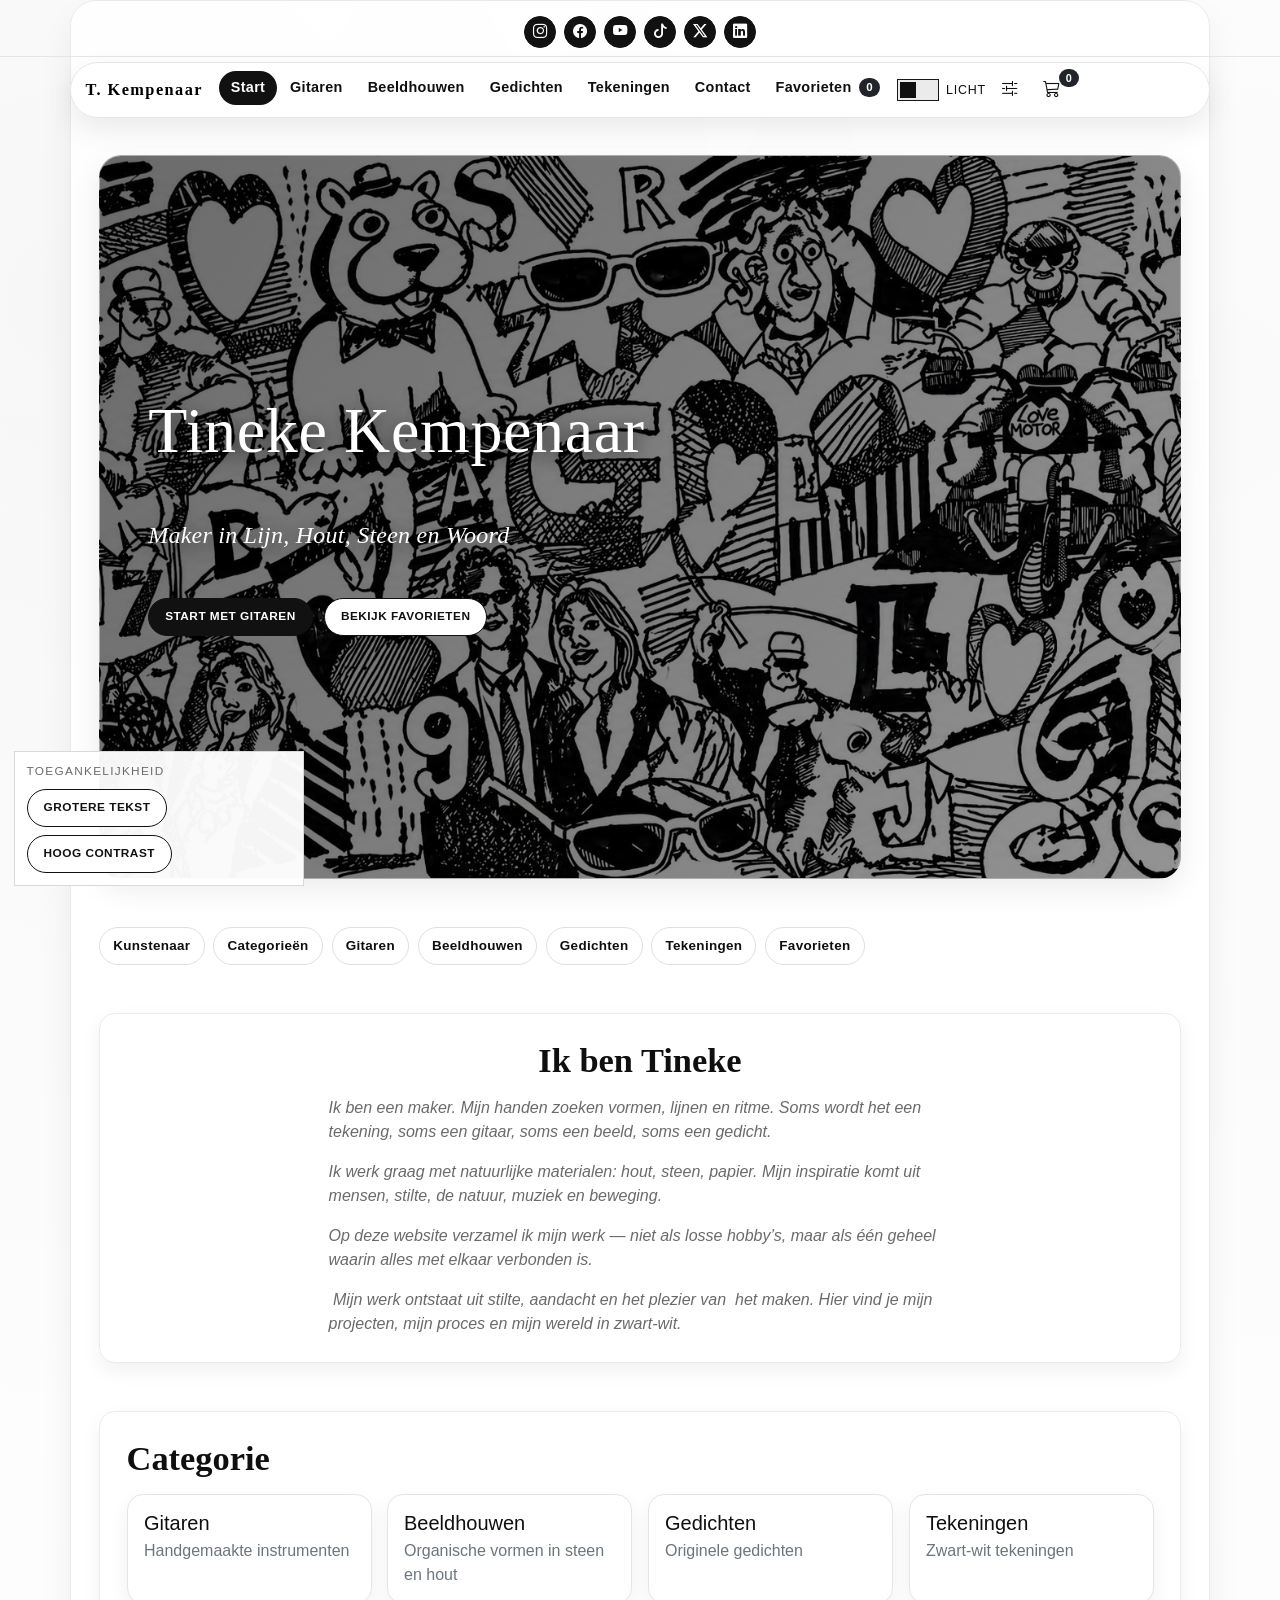
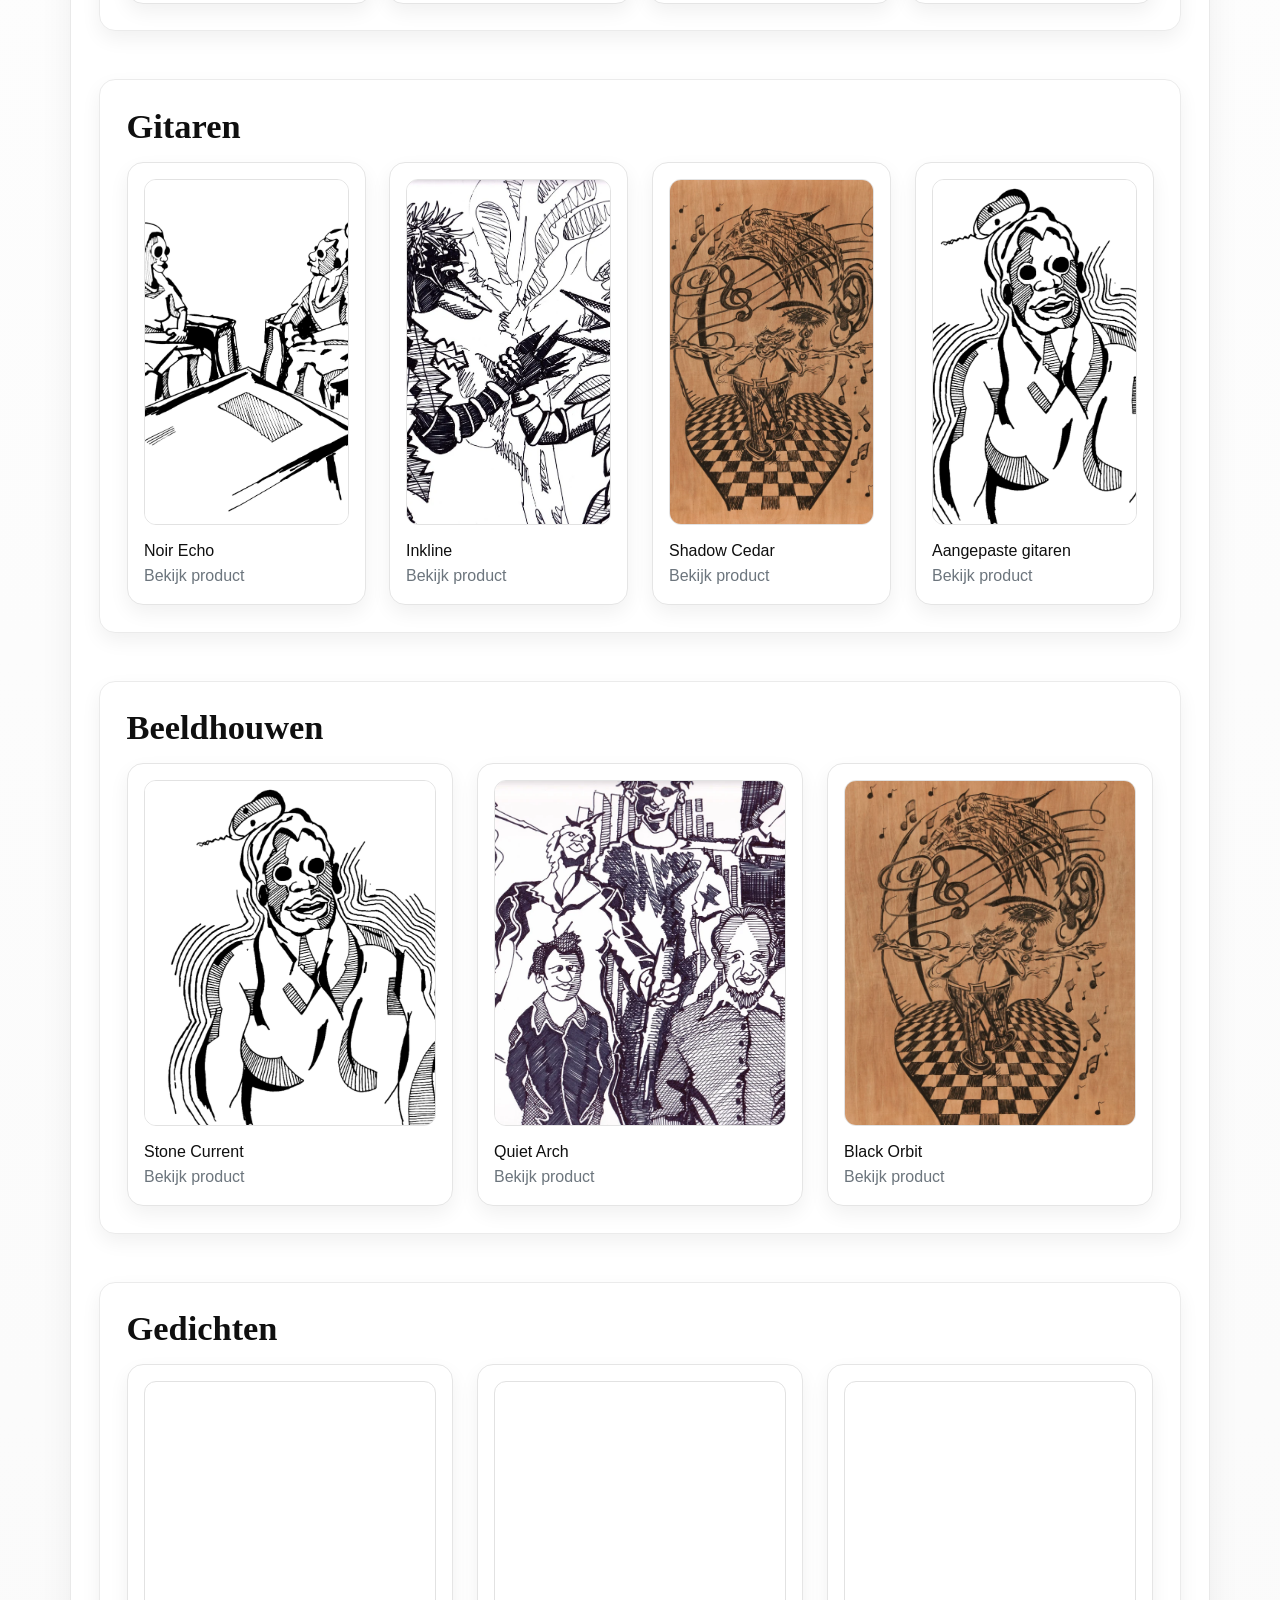
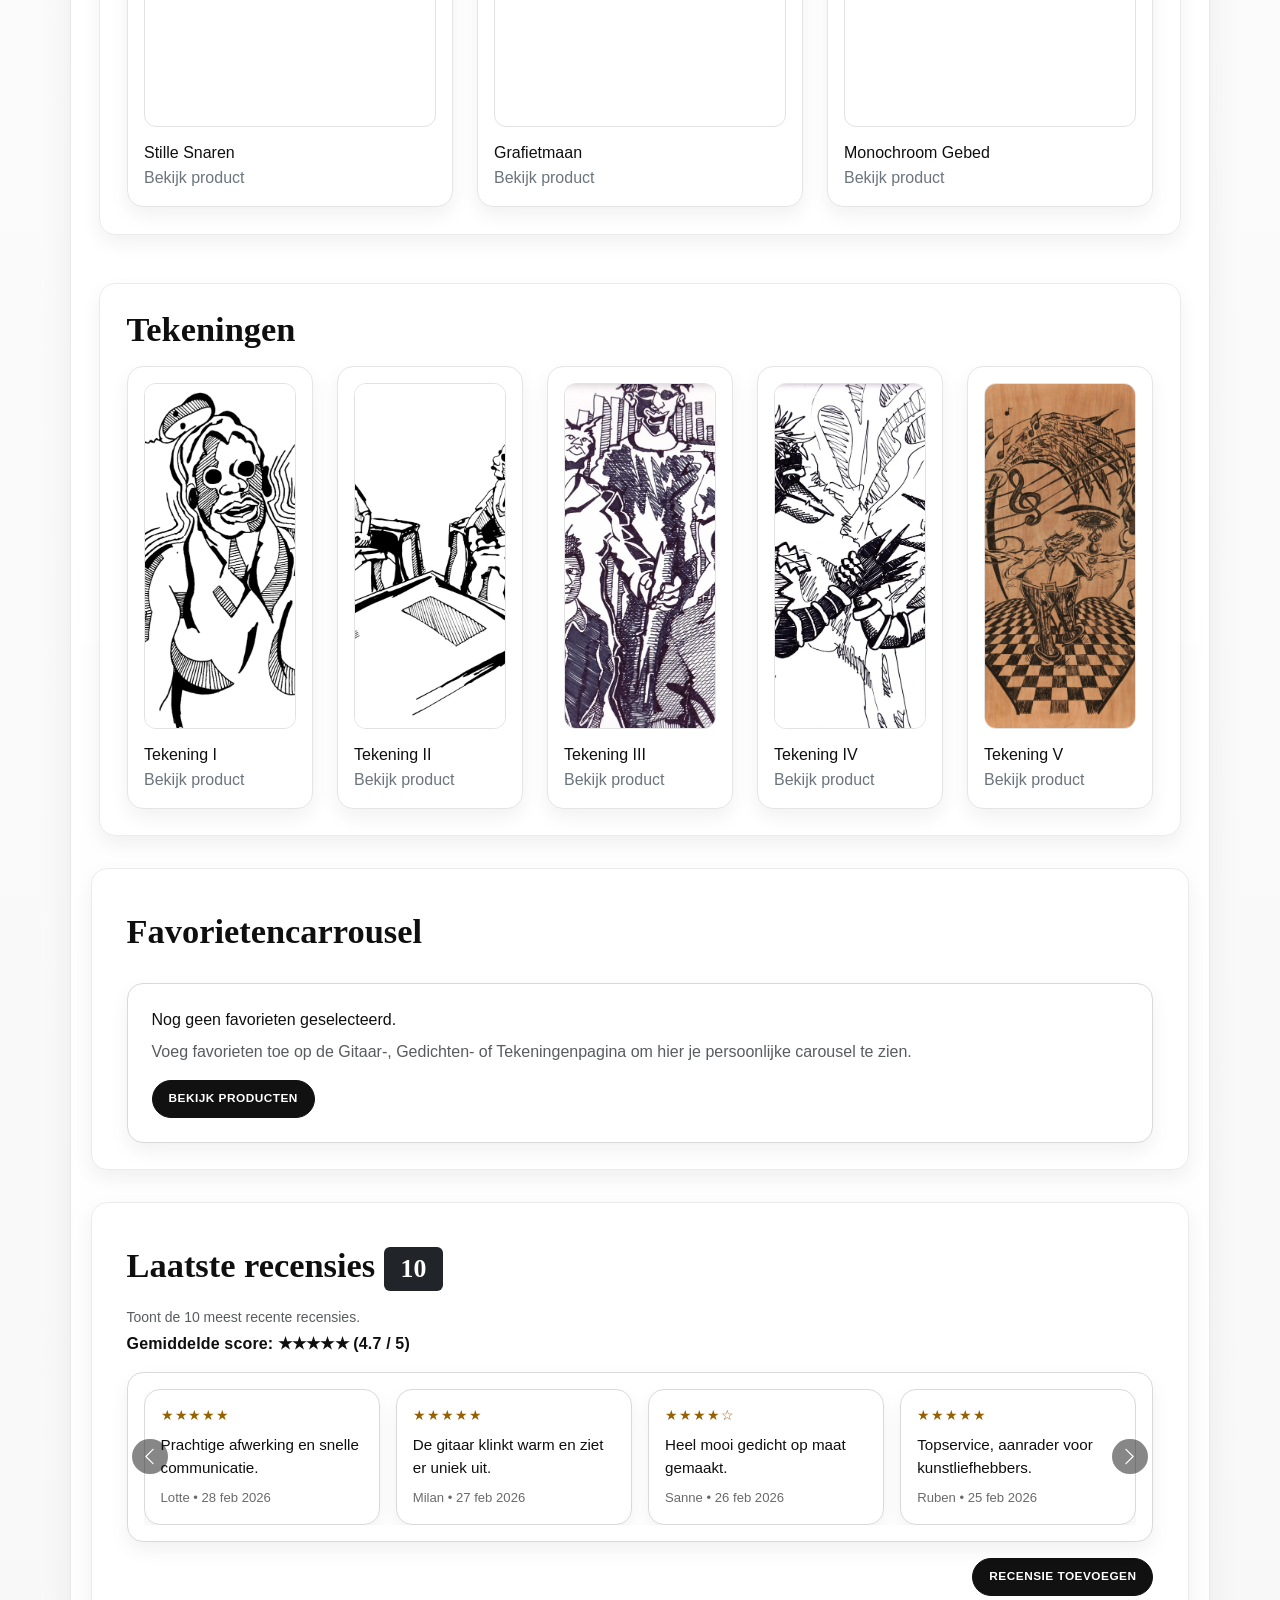
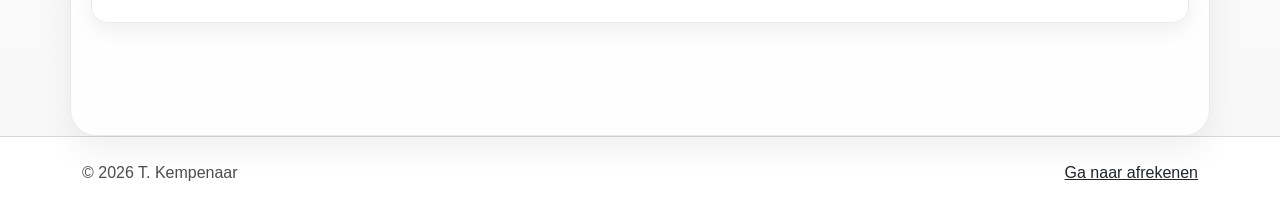
==== index.html @ a7ccdf41 "Add files via upload" ====
<!doctype html>
<html lang="nl">
<head>
  <meta charset="UTF-8" />
  <meta name="viewport" content="width=device-width, initial-scale=1" />
  <meta name="description" content="Startpagina van T. Kempenaar met handgemaakte gitaren, beeldhouwkunst, gedichten, tekeningen en zwart-wit collecties." />
  <meta name="theme-color" content="#111111" />
  <link rel="icon" type="image/svg+xml" href="assets/favicon.svg" />
  <title>T. Kempenaar | Start</title>
  <link href="https://cdn.jsdelivr.net/npm/bootstrap@5.3.3/dist/css/bootstrap.min.css" rel="stylesheet" />
  <link href="https://cdn.jsdelivr.net/npm/bootstrap-icons@1.11.3/font/bootstrap-icons.min.css" rel="stylesheet" />
  <link href="assets/css/style.css" rel="stylesheet" />
</head>
<body>
  <nav class="navbar navbar-expand-xl fixed-top">
    <div class="container">
      <a class="navbar-brand brand-font" href="index.html">T. Kempenaar</a>
      <button class="navbar-toggler" type="button" data-bs-toggle="collapse" data-bs-target="#mainNav"><span class="navbar-toggler-icon"></span></button>
      <div class="collapse navbar-collapse" id="mainNav">
        <ul class="navbar-nav ms-auto mb-2 mb-lg-0">
          <li class="nav-item"><a class="nav-link active" href="index.html">Start</a></li>
          <li class="nav-item"><a class="nav-link" href="guitars.html">Gitaren</a></li>
          <li class="nav-item"><a class="nav-link" href="beeldhouwen.html">Beeldhouwen</a></li>
          <li class="nav-item"><a class="nav-link" href="poems.html">Gedichten</a></li>
          <li class="nav-item"><a class="nav-link" href="drawings.html">Tekeningen</a></li>
          <li class="nav-item"><a class="nav-link" href="contact.html">Contact</a></li>
          <li class="nav-item"><a class="nav-link" href="favorites.html">Favorieten <span class="badge text-bg-dark badge-counter js-favorites-count">0</span></a></li>
          <li class="nav-item nav-utility-start"><a class="nav-link nav-icon-link" href="manage.html" aria-label="Beheer" title="Beheer"><i class="bi bi-sliders2" aria-hidden="true"></i></a></li>
          
          <li class="nav-item"><a class="nav-link nav-icon-link" href="cart.html" aria-label="Winkelwagentje" title="Winkelwagen"><i class="bi bi-cart3" aria-hidden="true"></i><span class="badge text-bg-dark badge-counter js-cart-count">0</span></a></li>
        </ul>
      </div>
    </div>
  </nav>

  <main id="mainContent" class="container page-shell">
    <section class="hero hero-fullscreen p-4 p-md-5 mb-5">
      <h1 id="homeHeroTitle" class="mb-2">Tineke Kempenaar</h1>
      <h2 id="homeHeroSubtitle" class="hero-subtitle h4 my-5">Maker in Lijn, Hout, Steen en Woord</h2>
      <div class="hero-actions" id="homeHeroActions">
        <a id="homeHeroPrimaryBtn" class="btn btn-bw" href="guitars.html">Start met gitaren</a>
        <a id="homeHeroSecondaryBtn" class="btn btn-outline-bw" href="favorites.html">Bekijk favorieten</a>
      </div>
    </section>

    <section class="quick-jump mb-5" aria-label="Snelnavigatie">
      <a href="#homeArtist" class="quick-jump-link">Kunstenaar</a>
      <a href="#homeCats" class="quick-jump-link">Categorieën</a>
      <a href="#homeGuitars" class="quick-jump-link">Gitaren</a>
      <a href="#homeSculptures" class="quick-jump-link">Beeldhouwen</a>
      <a href="#homePoems" class="quick-jump-link">Gedichten</a>
      <a href="#homeDrawings" class="quick-jump-link">Tekeningen</a>
      <a href="#homeFavorites" class="quick-jump-link">Favorieten</a>
    </section>

    <section id="homeArtist" class="mb-5" aria-labelledby="homeArtistTitle">
      <p class="mono-title">Over de kunstenaar</p>
      <h2 id="homeArtistTitle" class="section-title">Ik ben Tineke</h2>
      <p class="section-lead fst-italic mb-3">Ik ben een maker. Mijn handen zoeken vormen, lijnen en ritme. Soms wordt het een tekening, soms een gitaar, soms een beeld, soms een gedicht.</p>
      <p class="section-lead fst-italic mb-3">Ik werk graag met natuurlijke materialen: hout, steen, papier. Mijn inspiratie komt uit mensen, stilte, de natuur, muziek en beweging.</p>
      <p class="section-lead fst-italic mb-3">Op deze website verzamel ik mijn werk — niet als losse hobby’s, maar als één geheel waarin alles met elkaar verbonden is.</p>
      <p class="section-lead fst-italic mb-0">&nbsp;Mijn werk ontstaat uit stilte, aandacht en het plezier van &nbsp;het maken. Hier vind je mijn projecten, mijn proces en mijn wereld in zwart‑wit.</p>
    </section>

    <section id="homeCats" class="mb-5">
      <h2 class="section-title">Categorie</h2>
      <div class="row g-3">
        <div class="col-md-6 col-lg-3">
          <a class="home-category-link" href="guitars.html">
            <article class="bw-card p-3 h-100">
              <h3 class="h5 mb-1">Gitaren</h3>
              <p class="text-secondary mb-0">Handgemaakte instrumenten</p>
            </article>
          </a>
        </div>
        <div class="col-md-6 col-lg-3">
          <a class="home-category-link" href="beeldhouwen.html">
            <article class="bw-card p-3 h-100">
              <h3 class="h5 mb-1">Beeldhouwen</h3>
              <p class="text-secondary mb-0">Organische vormen in steen en hout</p>
            </article>
          </a>
        </div>
        <div class="col-md-6 col-lg-3">
          <a class="home-category-link" href="poems.html">
            <article class="bw-card p-3 h-100">
              <h3 class="h5 mb-1">Gedichten</h3>
              <p class="text-secondary mb-0">Originele gedichten</p>
            </article>
          </a>
        </div>
        <div class="col-md-6 col-lg-3">
          <a class="home-category-link" href="drawings.html">
            <article class="bw-card p-3 h-100">
              <h3 class="h5 mb-1">Tekeningen</h3>
              <p class="text-secondary mb-0">Zwart-wit tekeningen</p>
            </article>
          </a>
        </div>
      </div>
    </section>

    <section id="homeGuitars" class="mb-5">
      <h2 class="section-title">Gitaren</h2>
      <div class="home-featured-grid home-featured-grid--full" id="homeFeaturedGuitars"></div>
    </section>

    <section id="homeSculptures" class="mb-5">
      <h2 class="section-title">Beeldhouwen</h2>
      <div class="row g-4 row-cols-1 row-cols-md-2 row-cols-lg-3" id="homeFeaturedSculptures"></div>
    </section>

    <section id="homePoems" class="mb-5">
      <h2 class="section-title">Gedichten</h2>
      <div class="row g-4 row-cols-1 row-cols-md-2 row-cols-lg-3" id="homeFeaturedPoems"></div>
    </section>

    <section id="homeDrawings" class="mb-5">
      <h2 class="section-title">Tekeningen</h2>
      <div class="row g-4 row-cols-1 row-cols-sm-2 row-cols-lg-5" id="homeFeaturedDrawings"></div>
    </section>

    <section id="homeFavorites" class="row g-3 mb-5">
      <div class="col-12">
        <h2 class="section-title">Favorietencarrousel</h2>
      </div>
      <div class="col-12" id="homeFavoritesCarouselContainer"></div>
    </section>

    <section id="homeReviews" class="row g-3 mb-5">
      <div class="col-12">
        <h2 class="section-title">Laatste recensies <span id="homeReviewsCount" class="badge text-bg-dark">0</span></h2>
        <p class="text-muted small mb-1">Toont de 10 meest recente recensies.</p>
        <p id="homeReviewsAverage" class="review-average mb-0" aria-live="polite">Gemiddelde score: -</p>
      </div>
      <div class="col-12" id="homeReviewsCarouselContainer"></div>
      <div class="col-12 review-add-wrap">
        <button id="openReviewModalBtn" class="btn btn-bw" type="button">Recensie toevoegen</button>
      </div>
    </section>
  </main>

  <div id="reviewModal" class="review-modal" aria-hidden="true">
    <div class="review-modal-backdrop" data-close-review-modal></div>
    <section class="review-modal-panel" role="dialog" aria-modal="true" aria-labelledby="reviewModalTitle">
      <div class="d-flex justify-content-between align-items-center mb-3">
        <h2 id="reviewModalTitle" class="h5 mb-0">Schrijf een recensie</h2>
        <button type="button" class="btn btn-outline-bw btn-sm" data-close-review-modal aria-label="Sluit recensie formulier">Sluiten</button>
      </div>
      <form id="reviewForm" class="row g-3">
        <div class="col-md-6">
          <label for="reviewName" class="form-label">Naam</label>
          <input id="reviewName" class="form-control" required />
          <p id="reviewNameError" class="small text-danger mt-1 d-none">Vul je naam in.</p>
        </div>
        <div class="col-md-6">
          <label for="reviewRating" class="form-label">Beoordeling</label>
          <select id="reviewRating" class="form-select" required>
            <option value="5">5 sterren</option>
            <option value="4">4 sterren</option>
            <option value="3">3 sterren</option>
            <option value="2">2 sterren</option>
            <option value="1">1 ster</option>
          </select>
          <p id="reviewRatingError" class="small text-danger mt-1 d-none">Kies een beoordeling van 1 t/m 5.</p>
        </div>
        <div class="col-12">
          <label for="reviewText" class="form-label">Jouw recensie</label>
          <textarea id="reviewText" class="form-control" rows="5" required placeholder="Deel je ervaring in een paar zinnen..."></textarea>
          <p id="reviewTextError" class="small text-danger mt-1 d-none">Schrijf minimaal 10 tekens.</p>
        </div>
        <div class="col-12 d-flex gap-2">
          <button class="btn btn-bw" type="submit">Plaatsen</button>
          <button class="btn btn-outline-bw" type="button" data-close-review-modal>Annuleren</button>
        </div>
        <div class="col-12">
          <p id="reviewFormMessage" class="small mb-0 d-none"></p>
        </div>
      </form>
    </section>
  </div>

  <footer class="py-4">
    <div class="container d-flex justify-content-between flex-wrap gap-2">
      <span>© 2026 T. Kempenaar</span>
      <a class="link-dark" href="checkout.html">Ga naar afrekenen</a>
    </div>
  </footer>

  <script src="https://cdn.jsdelivr.net/npm/bootstrap@5.3.3/dist/js/bootstrap.bundle.min.js"></script>
  <script src="assets/js/app.js"></script>
</body>
</html>
---- assets/css/style.css ----
:root {
  --bg: #ffffff;
  --bg-soft: #fcfcfc;
  --panel: #ffffff;
  --panel-soft: #fafafa;
  --text: #0f0f0f;
  --muted: #6a6a6a;
  --line: #d9d9d9;
  --dark: #111111;
  --light: #ffffff;
  --accent: #111111;
  --radius-sm: 10px;
  --radius-md: 16px;
  --radius-lg: 22px;
  --shadow-soft: 0 10px 30px rgba(17, 17, 17, 0.08);
  --shadow-card: 0 8px 20px rgba(17, 17, 17, 0.06);
  --anchor-offset: 11rem;
  --page-shell-top-padding: 9.6rem;
}

* {
  box-sizing: border-box;
}

body {
  margin: 0;
  color: var(--text);
  font-family: "Suisse Intl", "Helvetica Neue", Helvetica, Arial, sans-serif;
  line-height: 1.5;
  min-height: 100vh;
  background:
    radial-gradient(circle at 6% 6%, rgba(0, 0, 0, 0.03) 0, rgba(0, 0, 0, 0) 24%),
    radial-gradient(circle at 94% 8%, rgba(0, 0, 0, 0.02) 0, rgba(0, 0, 0, 0) 22%),
    linear-gradient(180deg, #ffffff 0%, #fbfbfb 60%, #f8f8f8 100%);
}

html {
  scroll-padding-top: var(--anchor-offset);
}

:focus-visible {
  outline: 3px solid #1f66ff;
  outline-offset: 2px;
}

.skip-link {
  position: fixed;
  top: 0.5rem;
  left: 0.5rem;
  z-index: 2000;
  background: #111;
  color: #fff;
  border: 1px solid #fff;
  padding: 0.55rem 0.75rem;
  text-decoration: none;
  transform: translateY(-160%);
}

.skip-link:focus {
  transform: translateY(0);
}

.a11y-widget {
  position: fixed;
  left: 0.9rem;
  bottom: 0.9rem;
  z-index: 1050;
  background: rgba(255, 255, 255, 0.96);
  border: 1px solid var(--line);
  padding: 0.7rem;
  max-width: min(92vw, 290px);
}

.a11y-title {
  font-size: 0.74rem;
  text-transform: uppercase;
  letter-spacing: 0.08rem;
  color: var(--muted);
}

.brand-font {
  font-family: "Iowan Old Style", "Times New Roman", serif;
  letter-spacing: 0.09rem;
  font-weight: 700;
  font-size: 1.02rem;
  line-height: 1;
}

.navbar {
  background: transparent;
  border-bottom: 0;
  padding-top: 0.58rem;
  padding-bottom: 0.48rem;
  display: block;
}

.social-topbar {
  border-bottom: 1px solid #e5e5e5;
  padding: 0.42rem 0 0.48rem;
  margin-bottom: 0.35rem;
  display: block;
  width: 100%;
  clear: both;
}

.social-topbar-inner {
  display: flex;
  align-items: center;
  justify-content: center;
  gap: 0.5rem;
  flex-wrap: wrap;
  width: min(1320px, calc(100vw - 2rem));
  margin-left: auto;
  margin-right: auto;
}

.social-link {
  width: 32px;
  height: 32px;
  border-radius: 999px;
  display: inline-flex;
  align-items: center;
  justify-content: center;
  text-decoration: none;
  border: 1px solid #111;
  background: #111;
  color: #fff;
  font-size: 0.9rem;
  transition: transform 0.18s ease, box-shadow 0.18s ease, background-color 0.2s ease, color 0.2s ease;
}

.social-link:hover,
.social-link:focus-visible {
  transform: translateY(-1px);
  box-shadow: 0 8px 16px rgba(0, 0, 0, 0.16);
}

.navbar .container {
  background: rgba(255, 255, 255, 0.82);
  backdrop-filter: blur(12px);
  border: 1px solid #e5e5e5;
  border-radius: 999px;
  box-shadow: 0 12px 28px rgba(0, 0, 0, 0.08);
  padding: 0.46rem 0.9rem;
  width: min(1320px, calc(100vw - 2rem));
  margin-left: auto;
  margin-right: auto;
}

.navbar .navbar-collapse {
  justify-content: center;
}

.navbar .navbar-nav {
  margin-left: 0 !important;
  margin-right: 0 !important;
  justify-content: center;
  width: 100%;
  gap: 0.08rem;
}

.navbar .navbar-nav .nav-utility-start {
  margin-left: 0;
}

@media (min-width: 1200px) {
  .navbar .container {
    display: grid;
    grid-template-columns: 1fr auto 1fr;
    align-items: center;
    min-height: 52px;
    overflow: hidden;
  }

  .navbar .navbar-brand {
    position: static;
    transform: none;
    justify-self: start;
  }

  .navbar .navbar-toggler {
    justify-self: end;
  }

  .navbar .navbar-collapse {
    grid-column: 2;
    width: auto;
    justify-content: center;
  }

  .navbar .navbar-nav {
    width: max-content;
    margin-left: auto !important;
    margin-right: auto !important;
    flex-wrap: nowrap;
  }
}

.nav-link {
  color: var(--text) !important;
  font-weight: 600;
  letter-spacing: 0.02rem;
  font-size: 0.9rem;
  border-radius: 999px;
  padding: 0.4rem 0.74rem !important;
  transition: background-color 0.2s ease, color 0.2s ease;
}

.nav-link:hover,
.nav-link:focus-visible {
  background: #efefef;
  text-decoration: none;
}

.nav-link .bi {
  vertical-align: -0.08em;
}

.nav-utility-start {
  margin-left: auto;
}

.nav-icon-link {
  position: relative;
  display: inline-flex;
  align-items: center;
  justify-content: center;
  min-width: 2rem;
  padding-left: 0.45rem;
  padding-right: 0.45rem;
  font-size: 1.08rem;
}

.nav-icon-link .badge-counter {
  position: absolute;
  top: -0.52rem;
  right: -0.42rem;
  margin-left: 0;
}

.navbar-toggler {
  border: 1px solid #c6c6c6;
  border-radius: 999px;
  padding: 0.26rem 0.58rem;
}

.navbar-toggler:focus {
  box-shadow: none;
}

.nav-theme-item {
  display: flex;
  align-items: center;
  margin-left: 0.65rem;
}

.theme-switch {
  display: inline-flex;
  align-items: center;
  gap: 0.45rem;
  cursor: pointer;
  user-select: none;
  margin-left: 0.2rem;
  font-size: 0.78rem;
  text-transform: uppercase;
  letter-spacing: 0.05rem;
  color: var(--text);
}

.theme-switch input {
  position: absolute;
  width: 1px;
  height: 1px;
  opacity: 0;
  pointer-events: none;
}

.theme-switch-track {
  width: 42px;
  height: 22px;
  border: 1px solid #171717;
  background: #ebebeb;
  position: relative;
  transition: background 0.2s ease;
}

.theme-switch-knob {
  width: 16px;
  height: 16px;
  background: #111;
  position: absolute;
  top: 2px;
  left: 2px;
  transition: transform 0.2s ease, background 0.2s ease;
}

.theme-switch input:checked + .theme-switch-track .theme-switch-knob {
  transform: translateX(20px);
}

.theme-switch input:focus-visible + .theme-switch-track {
  outline: 2px solid #2a69ff;
  outline-offset: 2px;
}

.theme-switch-text {
  min-width: 42px;
}

.nav-link.active {
  font-weight: 700;
  background: #111;
  color: #fff !important;
  text-decoration: none;
}

.hero {
  border: 1px solid #e6e6e6;
  border-radius: var(--radius-lg);
  background:
    radial-gradient(circle at 100% 0%, rgba(0, 0, 0, 0.05), rgba(0, 0, 0, 0) 38%),
    linear-gradient(180deg, #ffffff 0%, #f8f8f8 100%);
  box-shadow: var(--shadow-soft);
  animation: soft-enter 0.5s ease both;
}

.hero-fullscreen {
  position: relative;
  isolation: isolate;
  overflow: hidden;
  min-height: calc(100vh - var(--page-shell-top-padding) - 1.4rem);
  min-height: calc(100dvh - var(--page-shell-top-padding) - 1.4rem);
  min-height: calc(100svh - var(--page-shell-top-padding) - 1.4rem);
  display: flex;
  flex-direction: column;
  justify-content: center;
  border-color: rgba(0, 0, 0, 0.32);
  background-position: center center;
  background-size: cover;
  background-repeat: no-repeat;
}

.hero-fullscreen::before {
  content: "";
  position: absolute;
  inset: 0;
  z-index: 0;
  background: linear-gradient(120deg, rgba(0, 0, 0, 0.58), rgba(0, 0, 0, 0.42));
}

.hero-fullscreen > * {
  position: relative;
  z-index: 1;
}

.hero-fullscreen h1,
.hero-fullscreen .hero-subtitle {
  color: #ffffff;
  text-shadow: 0 4px 18px rgba(0, 0, 0, 0.66);
}

.hero h1 {
  font-family: "Iowan Old Style", "Times New Roman", serif;
  font-size: clamp(2rem, 5vw, 4.4rem);
  line-height: 1.06;
  letter-spacing: 0.01em;
}

.hero-subtitle {
  font-family: "Iowan Old Style", "Times New Roman", serif;
  font-style: italic;
  font-weight: 500;
  letter-spacing: 0.01em;
}

.hero-actions {
  display: flex;
  gap: 0.7rem;
  flex-wrap: wrap;
}

.mono-title {
  display: none !important;
}

.section-title {
  font-family: "Iowan Old Style", "Times New Roman", serif;
  font-size: clamp(1.35rem, 3vw, 2.15rem);
  line-height: 1.14;
  font-weight: 700;
  margin-bottom: 1rem;
}

.section-lead {
  color: var(--muted);
  margin-bottom: 1rem;
  max-width: 68ch;
}

#homeArtist .section-title {
  text-align: center;
}

#homeArtist .section-lead {
  max-width: 70ch;
  margin-left: auto;
  margin-right: auto;
  text-align: left;
}

.quick-jump {
  display: flex;
  flex-wrap: wrap;
  gap: 0.55rem;
}

.quick-jump-link {
  border: 1px solid #dfdfdf;
  color: var(--text);
  text-decoration: none;
  padding: 0.52rem 0.82rem;
  border-radius: 999px;
  background: #fff;
  font-size: 0.84rem;
  letter-spacing: 0.02rem;
  font-weight: 600;
  transition: background-color 0.2s ease, color 0.2s ease, transform 0.2s ease;
}

.quick-jump-link:hover {
  background: #111;
  color: #fff;
  transform: translateY(-1px);
}

.bw-card {
  border: 1px solid #e5e5e5;
  border-radius: var(--radius-md);
  background: var(--panel);
  transition: transform 0.22s ease, box-shadow 0.22s ease;
  height: 100%;
  box-shadow: var(--shadow-card);
  animation: soft-enter 0.45s ease both;
}

.bw-card:hover {
  transform: translateY(-4px);
  box-shadow: 0 16px 30px rgba(0, 0, 0, 0.1);
}

.bw-thumb {
  width: 100%;
  height: 346px;
  object-fit: cover;
  filter: none;
  border-radius: 12px;
  border: 1px solid #e2e2e2;
}

.btn-bw,
.btn-outline-bw {
  border-radius: 999px;
  font-weight: 700;
  letter-spacing: 0.03rem;
  text-transform: uppercase;
  font-size: 0.74rem;
  padding: 0.58rem 1rem;
  transition: transform 0.18s ease, box-shadow 0.18s ease, background-color 0.2s ease, color 0.2s ease;
}

.btn-bw {
  background: var(--dark);
  color: var(--light);
  border: 1px solid var(--dark);
}

.btn-bw:hover {
  background: #2a2a2a;
  color: var(--light);
  box-shadow: 0 8px 16px rgba(17, 17, 17, 0.22);
  transform: translateY(-1px);
}

.btn-outline-bw {
  background: #ffffff;
  color: var(--dark);
  border: 1px solid var(--dark);
}

.btn-outline-bw:hover {
  background: var(--dark);
  color: var(--light);
  transform: translateY(-1px);
}

.btn[aria-pressed="true"] {
  background: var(--dark);
  color: var(--light);
}

.metric-box {
  border: 1px solid var(--line);
  border-radius: var(--radius-md);
  background: var(--panel);
  box-shadow: var(--shadow-card);
}

.page-shell {
  padding-top: var(--page-shell-top-padding);
  padding-bottom: 4rem;
  padding-left: clamp(1rem, 2.2vw, 1.8rem);
  padding-right: clamp(1rem, 2.2vw, 1.8rem);
  background: rgba(255, 255, 255, 0.84);
  backdrop-filter: blur(4px);
  border: 1px solid #e9e9e9;
  border-radius: calc(var(--radius-lg) + 4px);
  box-shadow: 0 16px 34px rgba(0, 0, 0, 0.06);
}

.page-shell > section:not(.quick-jump):not(.hero) {
  background: #ffffff;
  border: 1px solid #ebebeb;
  border-radius: var(--radius-md);
  padding: clamp(1.1rem, 2.4vw, 1.65rem);
  margin-bottom: clamp(1.1rem, 2.2vw, 1.6rem);
  box-shadow: var(--shadow-card);
}

.page-shell > section:not(.quick-jump):not(.hero):last-child {
  margin-bottom: 0;
}

.list-clean {
  list-style: none;
  padding: 0;
  margin: 0;
}

.list-clean li {
  border-bottom: 1px solid var(--line);
  padding: 1rem 0;
}

footer {
  border-top: 1px solid var(--line);
  color: #4d4d4d;
  background: #ffffff;
}

.badge-counter {
  position: relative;
  top: -0.55rem;
  margin-left: 0.2rem;
  border-radius: 999px;
  line-height: 1;
  font-variant-numeric: tabular-nums;
}

.navbar .js-favorites-count {
  position: static;
  margin-left: 0.45rem;
  transform: none;
  font-size: 0.72rem;
  min-width: 1.2rem;
  height: 1.2rem;
  display: inline-flex;
  align-items: center;
  justify-content: center;
  text-align: center;
  vertical-align: middle;
  flex-shrink: 0;
}

.navbar .nav-icon-link .js-cart-count {
  top: -0.1rem;
  font-size: 0.68rem;
  min-width: 1.15rem;
  line-height: 1;
  text-align: center;
}

.navbar .nav-icon-link .js-cart-count.is-has-items {
  background: #c1121f !important;
  color: #ffffff !important;
}

.navbar a[href="favorites.html"] {
  display: inline-flex;
  align-items: center;
  white-space: nowrap;
}

.checkout-panel,
.contact-panel {
  border: 1px solid var(--line);
  border-radius: var(--radius-md);
  background: #ffffff;
  box-shadow: var(--shadow-card);
}

.form-control,
.form-select {
  border-radius: var(--radius-sm);
  border: 1px solid #bdbdbd;
  background: #ffffff;
  padding: 0.64rem 0.76rem;
}

.form-control:focus,
.form-select:focus {
  box-shadow: none;
  border-color: #222;
}

.home-product-link {
  text-decoration: none;
  color: inherit;
}

.home-category-link {
  text-decoration: none;
  color: inherit;
}

.home-product-card {
  min-height: 100%;
}

.home-featured-grid {
  display: grid;
  gap: 1.5rem;
}

.home-featured-grid--full {
  grid-template-columns: repeat(auto-fit, minmax(220px, 1fr));
}

.home-featured-col {
  min-width: 0;
}

section[id],
article[id],
li[id] {
  scroll-margin-top: var(--anchor-offset);
}

.home-products-carousel {
  border: 1px solid var(--line);
  border-radius: var(--radius-md);
  padding: 1rem;
  background: #ffffff;
  box-shadow: var(--shadow-card);
}

.scroll-top-btn {
  position: fixed;
  right: 1rem;
  bottom: 1rem;
  z-index: 1100;
  border: 1px solid #111;
  background: #111;
  color: #fff;
  width: 44px;
  height: 44px;
  border-radius: 999px;
  display: inline-flex;
  align-items: center;
  justify-content: center;
  opacity: 0;
  pointer-events: none;
  transform: translateY(12px);
  transition: opacity 0.2s ease, transform 0.2s ease;
  box-shadow: 0 10px 24px rgba(0, 0, 0, 0.18);
}

.scroll-top-btn.is-visible {
  opacity: 1;
  pointer-events: auto;
  transform: translateY(0);
}

.home-products-carousel .carousel-control-prev,
.home-products-carousel .carousel-control-next {
  width: 2.8rem;
}

.home-products-carousel .carousel-control-prev-icon,
.home-products-carousel .carousel-control-next-icon {
  background-color: #111;
  border-radius: 999px;
  background-size: 55%;
  padding: 1.1rem;
}

.review-mini-card {
  border: 1px solid var(--line);
  background: var(--panel);
  border-radius: var(--radius-md);
  height: 100%;
  box-shadow: var(--shadow-card);
}

.review-mini-stars {
  font-size: 0.86rem;
  letter-spacing: 0.06rem;
  color: #976100;
}

.review-mini-text {
  color: var(--text);
  font-size: 0.95rem;
  line-height: 1.5;
  overflow-wrap: anywhere;
  word-break: break-word;
  hyphens: auto;
}

.review-mini-text.is-collapsed {
  position: relative;
  display: -webkit-box;
  -webkit-line-clamp: 4;
  -webkit-box-orient: vertical;
  overflow: hidden;
}

.review-mini-text.is-collapsed::after {
  content: "";
  position: absolute;
  left: 0;
  right: 0;
  bottom: 0;
  height: 1.4em;
  pointer-events: none;
  background: linear-gradient(to bottom, rgba(255, 255, 255, 0), var(--panel));
}

.review-mini-meta {
  color: var(--muted);
  font-size: 0.82rem;
  overflow-wrap: anywhere;
  word-break: break-word;
}

.review-mini-toggle {
  margin-top: 0.35rem;
  padding: 0;
  border: 0;
  background: transparent;
  color: #1749b5;
  font-size: 0.84rem;
  font-weight: 700;
  text-decoration: underline;
  text-underline-offset: 0.14rem;
}

.review-average {
  color: var(--text);
  font-weight: 600;
  letter-spacing: 0.01rem;
}

.review-add-wrap {
  display: flex;
  justify-content: flex-end;
}

.review-modal {
  position: fixed;
  inset: 0;
  z-index: 1200;
  display: none;
}

.review-modal.is-open {
  display: block;
}

.review-modal-backdrop {
  position: absolute;
  inset: 0;
  background: rgba(0, 0, 0, 0.45);
}

.review-modal-panel {
  position: relative;
  width: min(720px, calc(100vw - 2rem));
  max-height: calc(100vh - 2rem);
  overflow: auto;
  margin: 1rem auto;
  padding: 1rem;
  background: var(--panel);
  border: 1px solid var(--line);
  border-radius: var(--radius-lg);
  box-shadow: var(--shadow-soft);
}

body.review-modal-open {
  overflow: hidden;
}

.form-control.is-invalid,
.form-select.is-invalid {
  border-color: #b3162d;
  box-shadow: 0 0 0 2px rgba(179, 22, 45, 0.15);
}

.image-drop-zone {
  border: 1px dashed #7a7a7a;
  border-radius: var(--radius-md);
  background: #fcfcfc;
  padding: 1rem;
  text-align: center;
  cursor: pointer;
}

.image-drop-zone.is-drag-over {
  background: #f3f3f3;
  border-color: #111;
}

.image-drop-preview {
  margin-top: 0.5rem;
  max-height: 220px;
  width: auto;
  max-width: 100%;
  object-fit: cover;
  filter: none;
  border: 1px solid var(--line);
  border-radius: var(--radius-sm);
}

.manage-thumb {
  width: 58px;
  height: 58px;
  object-fit: cover;
  filter: none;
  border: 1px solid var(--line);
  border-radius: var(--radius-sm);
}

.sales-pie-wrap {
  display: flex;
  justify-content: center;
  align-items: center;
}

.sales-pie {
  width: 180px;
  height: 180px;
  border-radius: 50%;
  border: 1px solid #bdbdbd;
  background: #f2f2f2;
}

.table {
  --bs-table-bg: transparent;
}

.alert-success {
  border-radius: 0;
  border: 1px solid #c9c9c9;
}

@keyframes soft-enter {
  from {
    opacity: 0;
    transform: translateY(8px);
  }

  to {
    opacity: 1;
    transform: translateY(0);
  }
}

@media (max-width: 991.98px) {
  :root {
    --anchor-offset: 9.75rem;
    --page-shell-top-padding: 8.8rem;
  }

  .navbar .navbar-collapse {
    justify-content: flex-start;
  }

  .navbar .navbar-nav {
    width: 100%;
    justify-content: flex-start;
  }

  .navbar .container {
    border-radius: 18px;
    padding: 0.5rem 0.72rem;
  }

  .navbar-collapse {
    margin-top: 0.65rem;
    padding-top: 0.55rem;
    border-top: 1px solid #e3e3e3;
  }

  .navbar .nav-link {
    margin-bottom: 0.22rem;
  }

  .nav-utility-start {
    margin-left: 0;
  }

  .nav-theme-item {
    margin-left: 0;
  }

  .bw-thumb {
    height: 304px;
  }
}

@media (max-width: 575.98px) {
  .brand-font {
    letter-spacing: 0.11rem;
    font-size: 0.96rem;
  }

  .section-title {
    font-size: 1.74rem;
  }

  .btn-bw,
  .btn-outline-bw {
    width: 100%;
  }

  .d-flex.gap-2 {
    flex-wrap: wrap;
  }

  .quick-jump-link {
    flex: 1 1 calc(50% - 0.55rem);
    text-align: center;
  }

  .review-modal-panel {
    width: calc(100vw - 1rem);
    margin: 0.5rem auto;
    padding: 0.8rem;
  }

  .review-add-wrap {
    justify-content: stretch;
  }

  .review-add-wrap .btn {
    width: 100%;
  }

  .review-mini-card {
    padding: 0.75rem;
  }
}

.reveal-item {
  opacity: 0;
  transform: translateY(14px);
  transition: opacity 0.45s ease, transform 0.45s ease;
}

.reveal-item.is-visible {
  opacity: 1;
  transform: translateY(0);
}

.interactive-card {
  transform-style: preserve-3d;
  will-change: transform;
}

.interactive-card.is-tilting {
  transition: transform 0.08s linear;
}

.product-photo {
  cursor: zoom-in;
  transition: transform 0.24s ease, filter 0.24s ease;
}

.product-photo.is-hover {
  transform: scale(1.14);
  filter: none;
}

.product-lightbox {
  position: fixed;
  inset: 0;
  z-index: 1080;
  background: rgba(0, 0, 0, 0.82);
  display: none;
  place-items: center;
  padding: 2rem 1rem;
}

.product-lightbox.is-open {
  display: grid;
}

.product-lightbox-image {
  max-width: min(1100px, 94vw);
  max-height: 76vh;
  border: 2px solid #fff;
  object-fit: contain;
  background: #fff;
}

.product-lightbox-caption {
  color: #f4f4f4;
  text-align: center;
  margin-top: 0.85rem;
  letter-spacing: 0.02rem;
}

.product-lightbox-close {
  position: absolute;
  top: 1rem;
  right: 1rem;
  border: 1px solid #fff;
  background: #111;
  color: #fff;
  text-transform: uppercase;
  letter-spacing: 0.06rem;
  font-size: 0.74rem;
  padding: 0.45rem 0.65rem;
}

.manage-gate-panel {
  max-width: 560px;
  margin: 0 auto;
  border: 1px solid var(--line);
  background: var(--panel);
}

.btn-bw.is-pressed,
.btn-outline-bw.is-pressed {
  transform: translateY(1px) scale(0.985);
}

body.theme-dark {
  --bg: #111214;
  --bg-soft: #191b1f;
  --panel: #1a1c20;
  --text: #f1f1f1;
  --muted: #a8a8a8;
  --line: #33363c;
  --dark: #f2f2f2;
  --light: #111214;
  --accent: #f2f2f2;
  background:
    radial-gradient(circle at 8% 6%, rgba(255, 255, 255, 0.06) 0, rgba(255, 255, 255, 0) 22%),
    linear-gradient(180deg, #101215 0%, #16191d 100%);
}

body.theme-dark .page-shell {
  background: rgba(18, 20, 24, 0.56);
  border-color: #2d3138;
  box-shadow: 0 16px 34px rgba(0, 0, 0, 0.34);
}

body.theme-dark .page-shell > section:not(.quick-jump):not(.hero) {
  background: var(--panel);
  border-color: var(--line);
}

body.theme-dark .navbar {
  background: transparent;
}

body.theme-dark .navbar .container {
  background: rgba(18, 21, 25, 0.84);
  border-color: #3a3e47;
  box-shadow: 0 14px 30px rgba(0, 0, 0, 0.42);
}

body.theme-dark .social-topbar {
  border-bottom-color: #3a3f47;
}

body.theme-dark .social-link {
  border-color: #f2f2f2;
  background: #f2f2f2;
  color: #111;
}

body.theme-dark .nav-link {
  color: var(--text) !important;
}

body.theme-dark .navbar-brand {
  color: #f1f1f1 !important;
}

body.theme-dark .navbar-brand:hover,
body.theme-dark .navbar-brand:focus-visible {
  color: #ffffff !important;
}

body.theme-dark .nav-link:hover,
body.theme-dark .nav-link:focus-visible {
  background: #2a2e36;
}

body.theme-dark .navbar .nav-link.active,
body.theme-dark .navbar .nav-link.active:visited {
  background: #f2f2f2;
  color: #121418 !important;
}

body.theme-dark .navbar .nav-link.active:hover,
body.theme-dark .navbar .nav-link.active:focus-visible,
body.theme-dark .navbar .nav-link.active:active {
  color: #121418 !important;
}

body.theme-dark #manageTabs .nav-link.active,
body.theme-dark #manageTabs .nav-link.active:visited,
body.theme-dark #manageTabs .nav-link.active:hover,
body.theme-dark #manageTabs .nav-link.active:focus-visible,
body.theme-dark #manageTabs .nav-link.active:active {
  background: #f2f2f2;
  color: #121418 !important;
  border-color: #f2f2f2 #f2f2f2 transparent;
}

body.theme-dark .navbar-toggler {
  border-color: #575d67;
}

body.theme-dark .navbar-toggler-icon {
  filter: invert(1) brightness(1.15);
}

body.theme-dark .theme-switch {
  color: #f1f1f1;
}

body.theme-dark .theme-switch-track {
  background: #2b2e35;
  border-color: #5b616b;
}

body.theme-dark .theme-switch-knob {
  background: #f2f2f2;
}

body.theme-dark .hero,
body.theme-dark .bw-card,
body.theme-dark .checkout-panel,
body.theme-dark .contact-panel,
body.theme-dark .home-products-carousel,
body.theme-dark .metric-box {
  background: var(--panel);
  border-color: var(--line);
  box-shadow: 0 14px 28px rgba(0, 0, 0, 0.34);
}

body.theme-dark .hero.hero-fullscreen {
  border-color: rgba(255, 255, 255, 0.16);
}

body.theme-dark .hero-fullscreen::before {
  background: linear-gradient(120deg, rgba(0, 0, 0, 0.62), rgba(0, 0, 0, 0.48));
}

body.theme-dark .review-mini-card {
  border-color: var(--line);
  background: var(--panel);
}

body.theme-dark .review-mini-stars {
  color: #f0cc7f;
}

body.theme-dark .review-modal-backdrop {
  background: rgba(0, 0, 0, 0.62);
}

body.theme-dark .quick-jump-link {
  background: #1a1c20;
  border-color: #3a3d44;
  color: #f1f1f1;
}

body.theme-dark .quick-jump-link:hover {
  background: #f1f1f1;
  color: #101214;
}

body.theme-dark .scroll-top-btn {
  border-color: #f3f3f3;
  background: #f3f3f3;
  color: #101214;
}

body.theme-dark .bw-thumb,
body.theme-dark .manage-thumb,
body.theme-dark .image-drop-preview {
  border-color: #3a3f46;
}

body.theme-dark .btn-bw {
  background: #f3f3f3;
  color: #101214;
  border-color: #f3f3f3;
}

body.theme-dark .btn-bw:hover {
  background: #d8d8d8;
  color: #101214;
}

body.theme-dark .btn-outline-bw {
  background: transparent;
  color: #f3f3f3;
  border-color: #f3f3f3;
}

body.theme-dark .btn-outline-bw:hover {
  background: #f3f3f3;
  color: #101214;
}

body.theme-dark .form-control,
body.theme-dark .form-select {
  background: #131519;
  color: #f1f1f1;
  border-color: #3a3d43;
}

body.theme-dark .form-control:focus,
body.theme-dark .form-select:focus {
  border-color: #f3f3f3;
}

body.theme-dark .form-label,
body.theme-dark .table,
body.theme-dark .table th,
body.theme-dark .table td,
body.theme-dark .link-dark {
  color: #f1f1f1 !important;
}

body.theme-dark .text-secondary,
body.theme-dark .text-muted,
body.theme-dark .mono-title {
  color: #aeb3bb !important;
}

body.theme-dark footer {
  background: #131519;
  border-top-color: #30343a;
  color: #aeb3bb;
}

body.theme-dark .badge.text-bg-dark {
  background-color: #f3f3f3 !important;
  color: #101214 !important;
}

body.theme-dark .navbar .nav-icon-link .js-cart-count.is-has-items {
  background: #c1121f !important;
  color: #ffffff !important;
}

body.theme-dark .image-drop-zone {
  background: #15181c;
  border-color: #565b64;
}

body.theme-dark .review-modal-panel {
  border-color: #3a3f47;
}

body.theme-dark .image-drop-zone.is-drag-over {
  background: #1d2127;
  border-color: #f3f3f3;
}

body.theme-dark .sales-pie {
  border-color: #4a4f57;
  background: #242830;
}

body.theme-dark .product-lightbox {
  background: rgba(0, 0, 0, 0.9);
}

body.theme-dark .manage-gate-panel {
  border-color: var(--line);
  background: var(--panel);
}

body.theme-dark .a11y-widget {
  background: rgba(17, 18, 20, 0.96);
  border-color: var(--line);
}

body.theme-dark .skip-link {
  background: #fff;
  color: #111;
  border-color: #111;
}

body.a11y-large-text {
  font-size: calc(1rem + 4px);
  line-height: 1.75;
}

body.a11y-large-text .mono-title {
  font-size: 0.88rem;
}

body.a11y-large-text .section-title {
  line-height: 1.2;
}

body.a11y-large-text .nav-link {
  font-size: calc(0.93rem + 6px);
}

body.a11y-large-text .navbar .js-favorites-count {
  transform: none;
}

body.a11y-large-text .theme-switch {
  font-size: calc(0.78rem + 4px);
}

body.a11y-high-contrast {
  --bg: #ffffff;
  --bg-soft: #ffffff;
  --panel: #ffffff;
  --text: #000000;
  --muted: #1f1f1f;
  --line: #000000;
  --dark: #000000;
  --light: #ffffff;
}

body.a11y-high-contrast .navbar,
body.a11y-high-contrast .hero,
body.a11y-high-contrast .bw-card,
body.a11y-high-contrast .checkout-panel,
body.a11y-high-contrast .contact-panel,
body.a11y-high-contrast .metric-box,
body.a11y-high-contrast .home-products-carousel,
body.a11y-high-contrast .a11y-widget {
  background: #fff !important;
  border-color: #000 !important;
  box-shadow: none !important;
}

body.a11y-high-contrast .text-secondary,
body.a11y-high-contrast .text-muted,
body.a11y-high-contrast .mono-title {
  color: #000 !important;
}

body.a11y-high-contrast .btn-bw {
  background: #000;
  color: #fff;
  border-color: #000;
}

body.a11y-high-contrast .btn-outline-bw {
  background: #fff;
  color: #000;
  border-color: #000;
}

body.a11y-high-contrast .btn-outline-bw:hover {
  background: #000;
  color: #fff;
}

body.theme-dark.a11y-high-contrast {
  background: #000;
  --text: #fff;
  --muted: #fff;
  --line: #fff;
  --panel: #000;
}

body.theme-dark.a11y-high-contrast .navbar,
body.theme-dark.a11y-high-contrast .hero,
body.theme-dark.a11y-high-contrast .bw-card,
body.theme-dark.a11y-high-contrast .checkout-panel,
body.theme-dark.a11y-high-contrast .contact-panel,
body.theme-dark.a11y-high-contrast .metric-box,
body.theme-dark.a11y-high-contrast .home-products-carousel,
body.theme-dark.a11y-high-contrast .a11y-widget {
  background: #000 !important;
  color: #fff !important;
  border-color: #fff !important;
}

body.theme-dark.a11y-high-contrast .text-secondary,
body.theme-dark.a11y-high-contrast .text-muted,
body.theme-dark.a11y-high-contrast .mono-title,
body.theme-dark.a11y-high-contrast p,
body.theme-dark.a11y-high-contrast h1,
body.theme-dark.a11y-high-contrast h2,
body.theme-dark.a11y-high-contrast h3,
body.theme-dark.a11y-high-contrast label,
body.theme-dark.a11y-high-contrast td,
body.theme-dark.a11y-high-contrast th,
body.theme-dark.a11y-high-contrast .nav-link {
  color: #fff !important;
}

body.theme-dark.a11y-high-contrast .btn-bw {
  background: #fff;
  color: #000;
  border-color: #fff;
}

body.theme-dark.a11y-high-contrast .btn-outline-bw {
  background: #000;
  color: #fff;
  border-color: #fff;
}

@media (prefers-reduced-motion: reduce) {
  .hero,
  .bw-card,
  .reveal-item {
    animation: none !important;
    transition: none !important;
    transform: none !important;
    opacity: 1 !important;
  }

  .product-photo {
    transition: none !important;
  }

  .product-photo.is-hover {
    transform: none !important;
  }

  .scroll-top-btn {
    transition: none !important;
  }
}
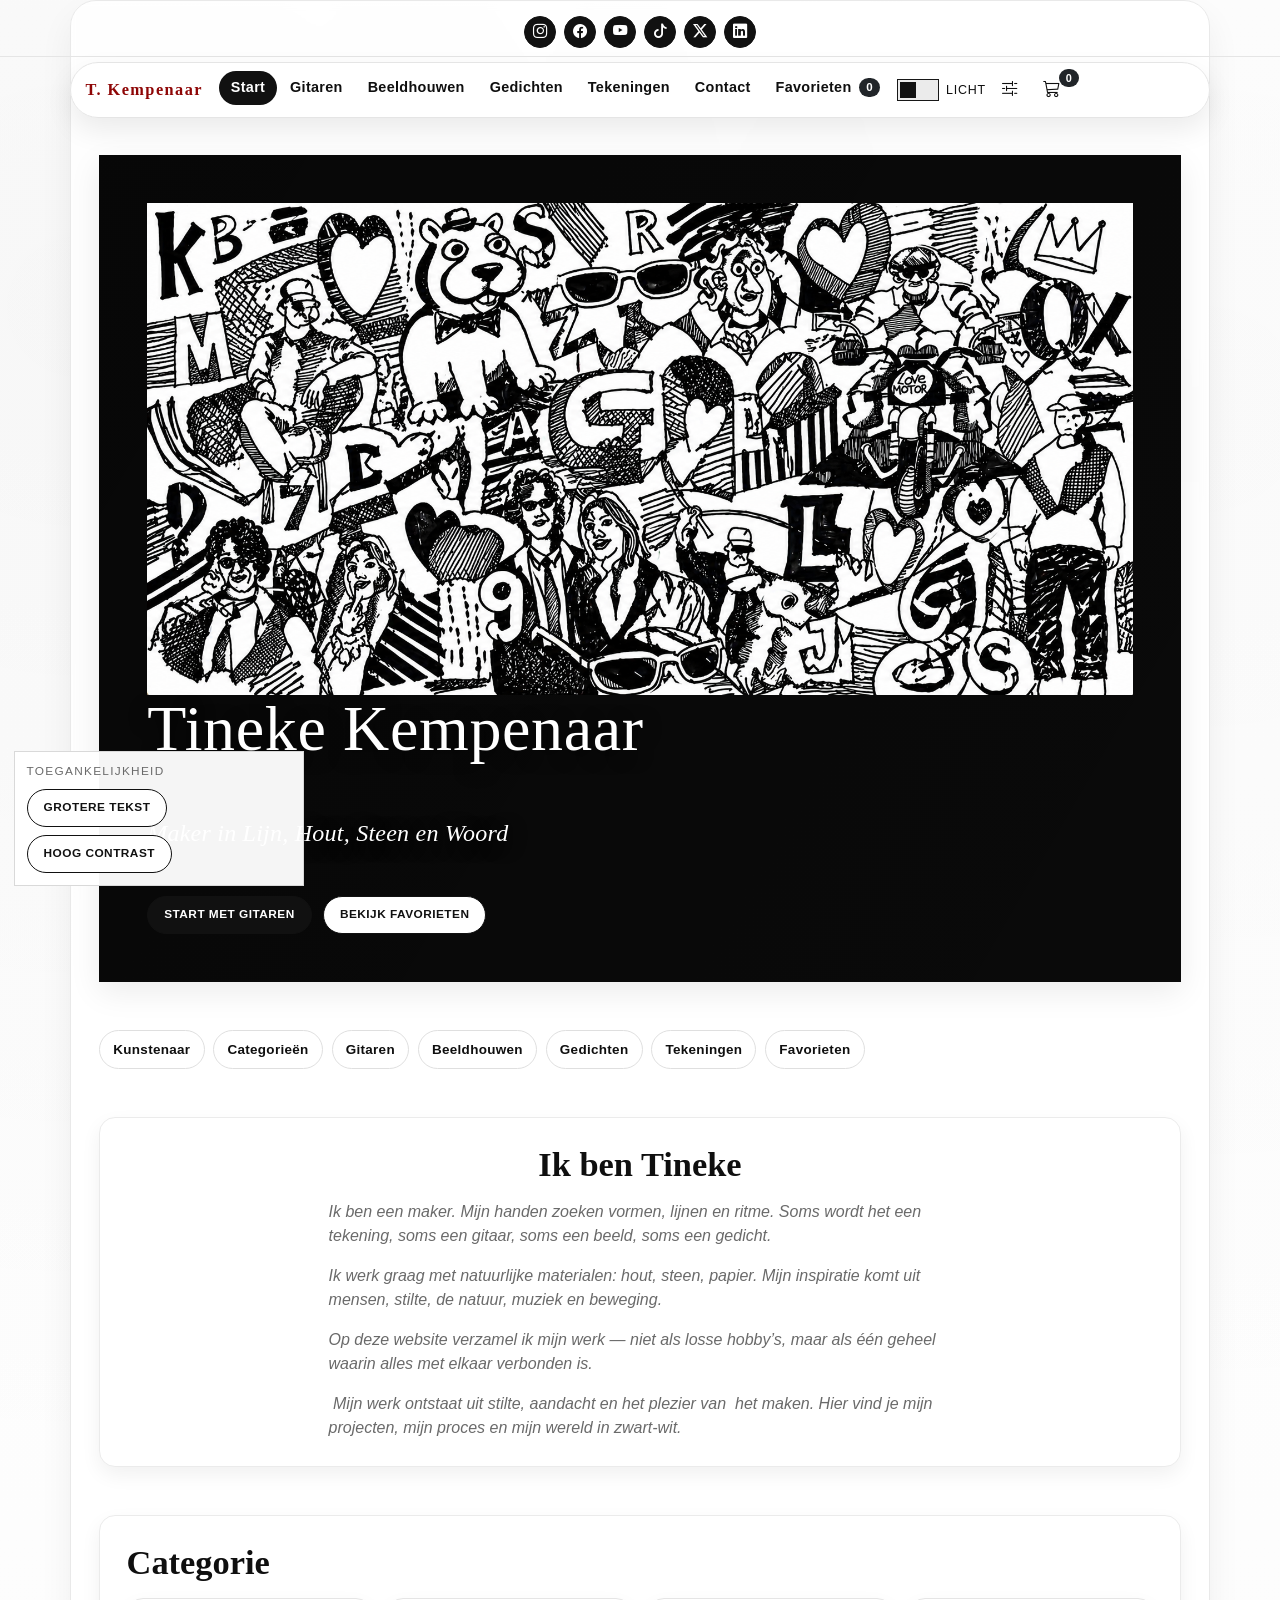
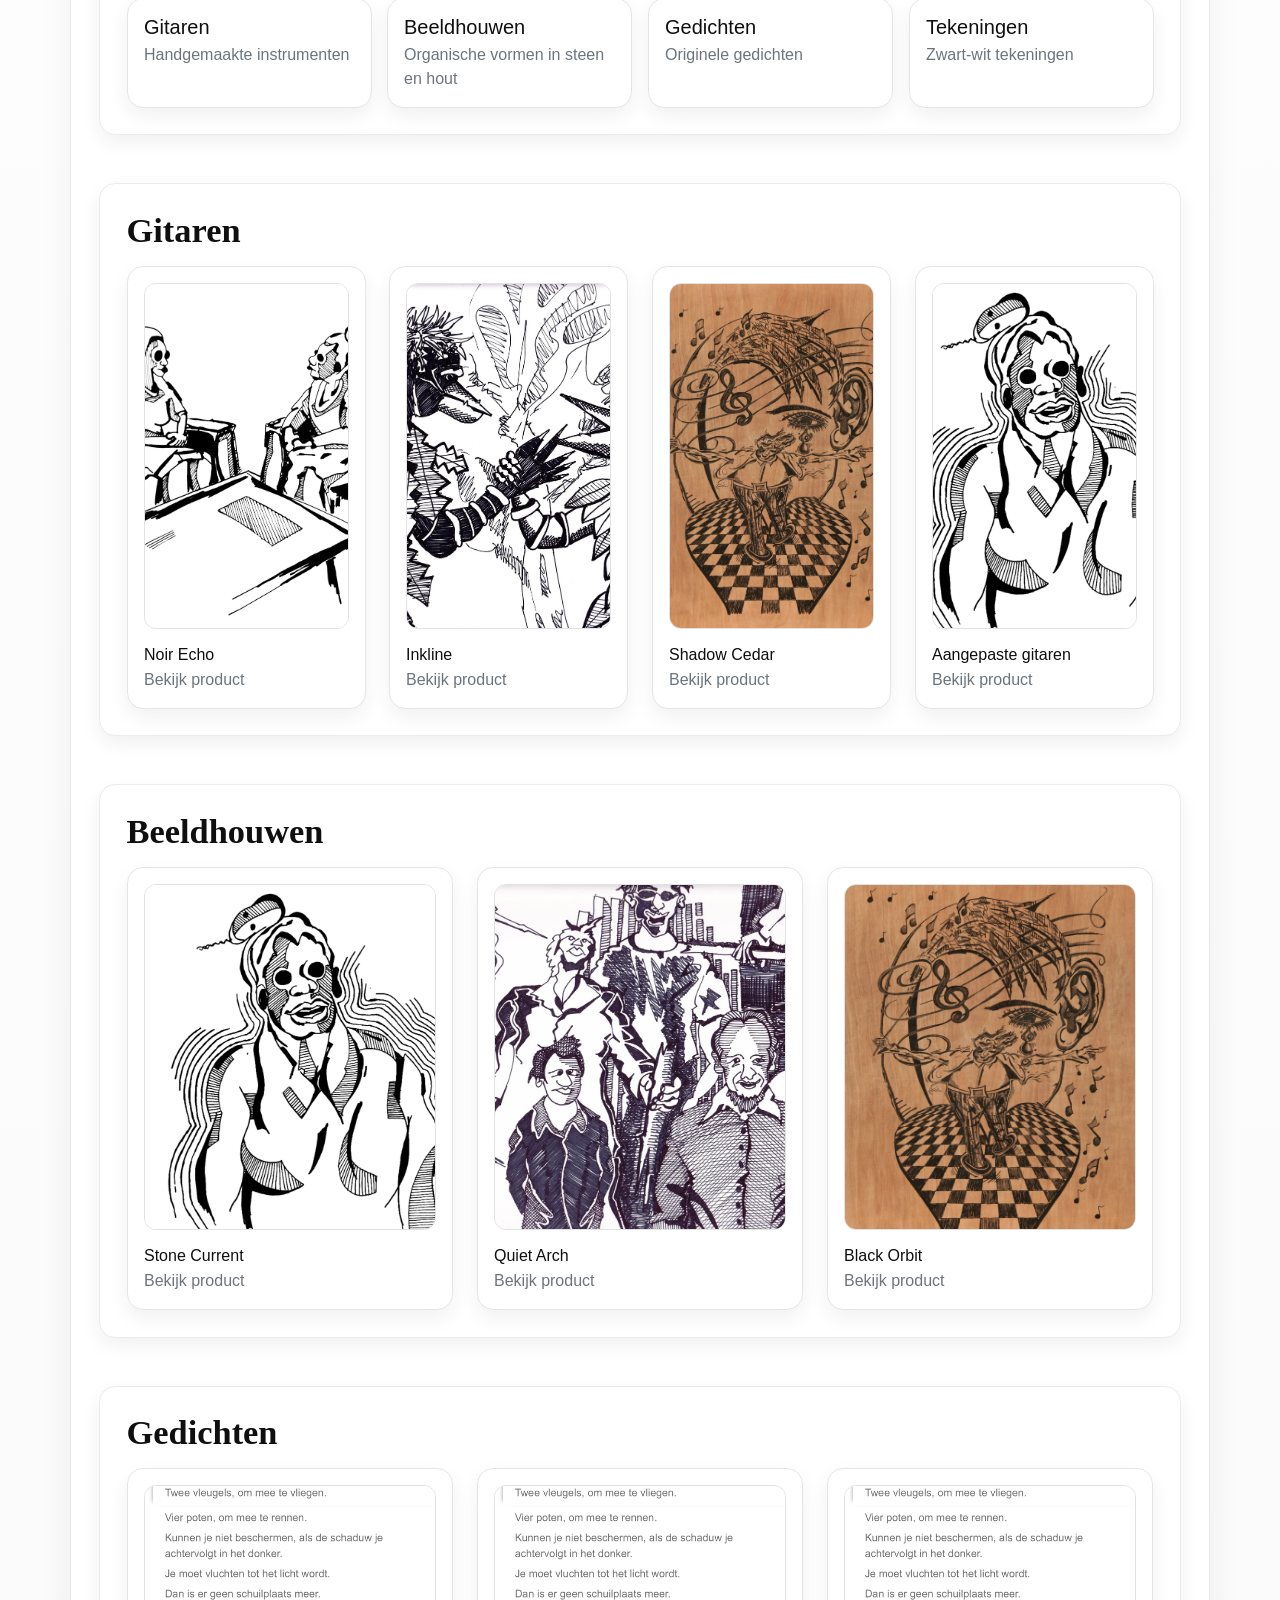
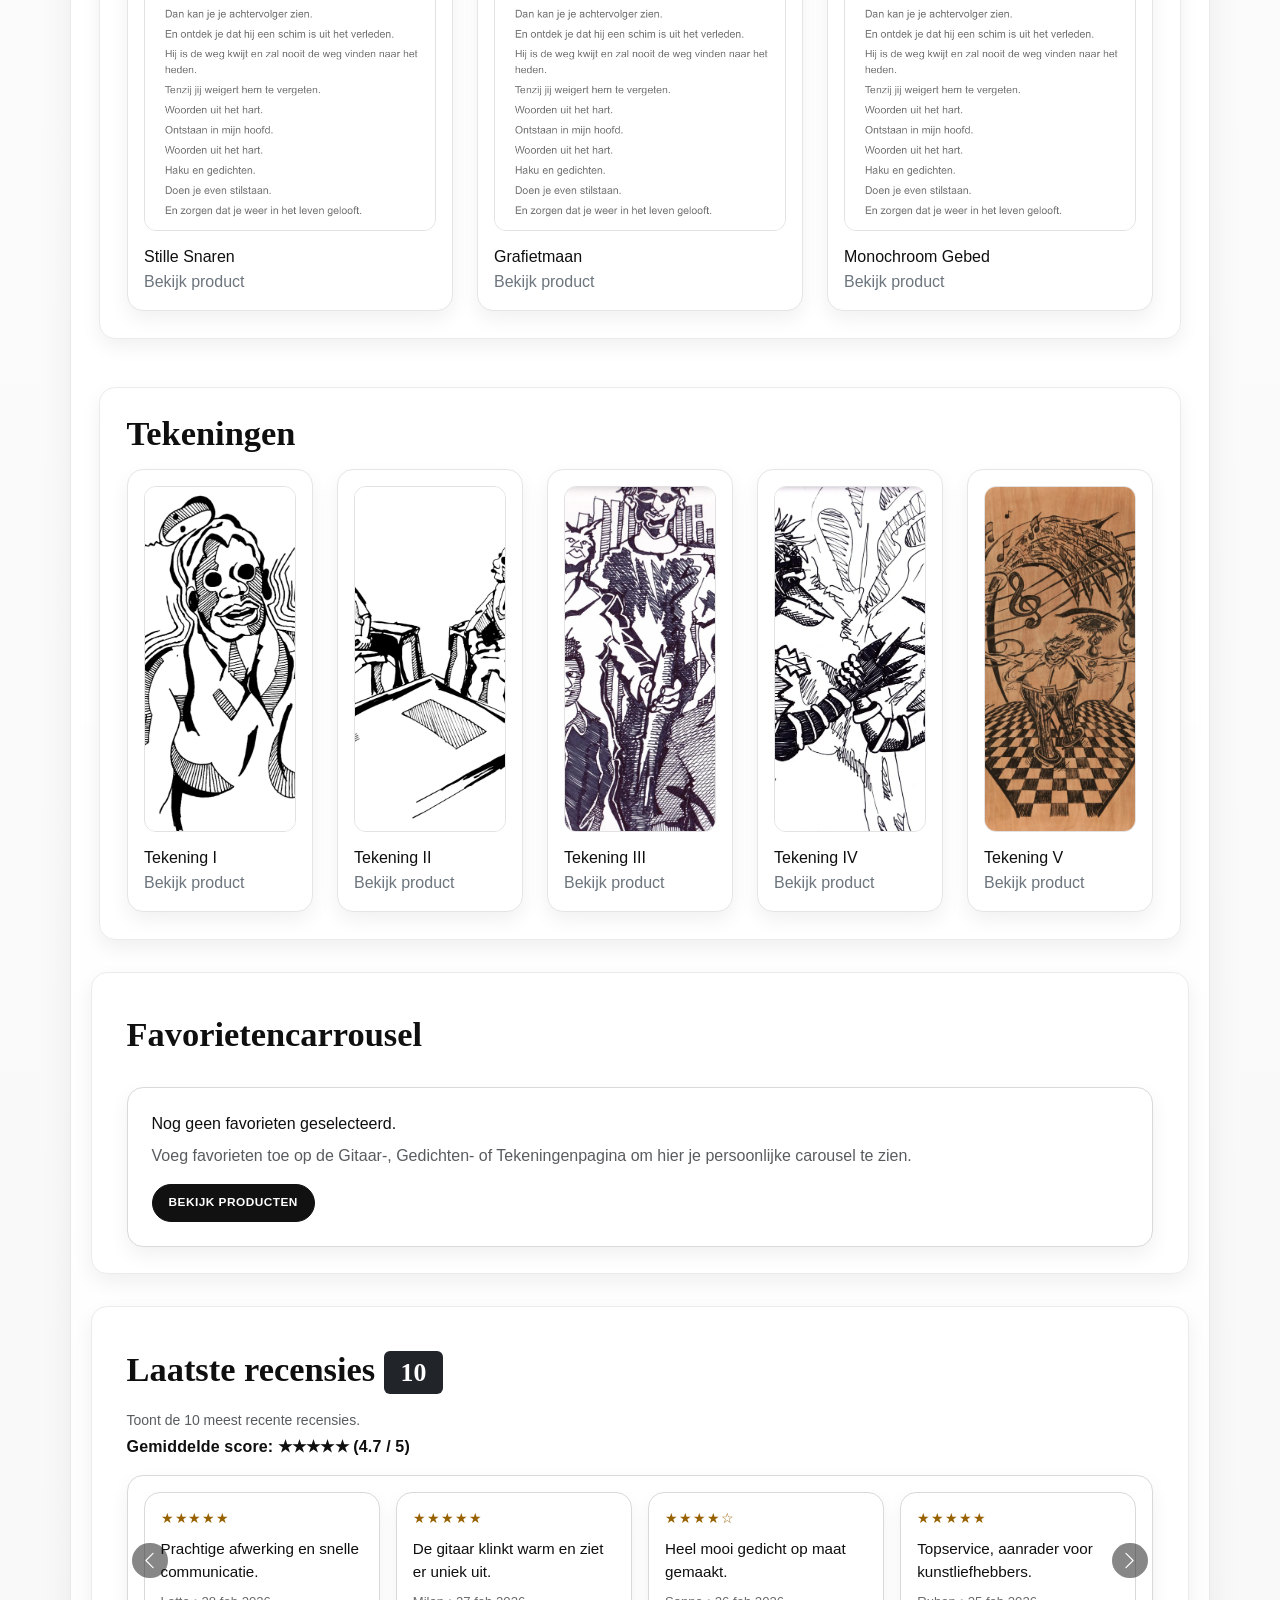
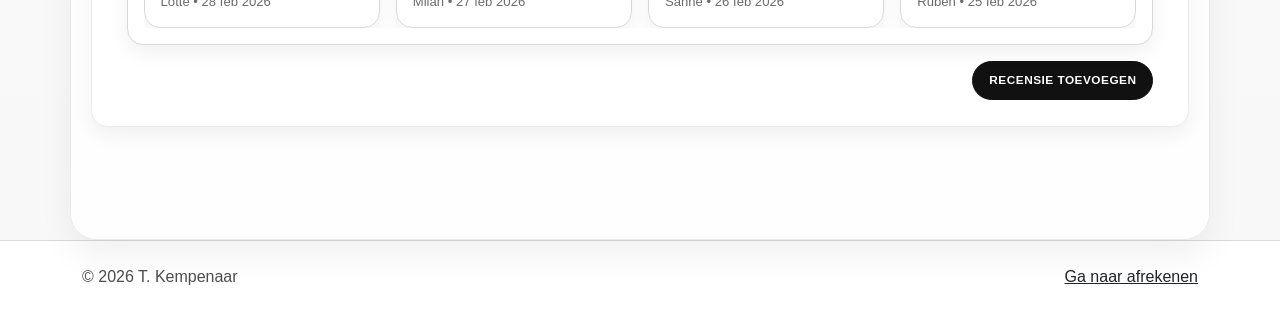
==== commit 14ab595b: "Add files via upload" ====
--- a/index.html
+++ b/index.html
@@ -35,6 +35,7 @@
 
   <main id="mainContent" class="container page-shell">
     <section class="hero hero-fullscreen p-4 p-md-5 mb-5">
+      <img id="homeHeroImage" class="hero-banner-image" src="jpg/hero-banner.jpg" alt="" aria-hidden="true" />
       <h1 id="homeHeroTitle" class="mb-2">Tineke Kempenaar</h1>
       <h2 id="homeHeroSubtitle" class="hero-subtitle h4 my-5">Maker in Lijn, Hout, Steen en Woord</h2>
       <div class="hero-actions" id="homeHeroActions">
--- a/assets/css/style.css
+++ b/assets/css/style.css
@@ -84,6 +84,10 @@
   font-weight: 700;
   font-size: 1.02rem;
   line-height: 1;
+  transition: color 120ms linear;
+  display: inline-block !important;
+  visibility: visible !important;
+  opacity: 1 !important;
 }
 
 .navbar {
@@ -244,6 +248,10 @@
   padding: 0.26rem 0.58rem;
 }
 
+.mobile-cart-shortcut {
+  display: none;
+}
+
 .navbar-toggler:focus {
   box-shadow: none;
 }
@@ -328,16 +336,26 @@
   position: relative;
   isolation: isolate;
   overflow: hidden;
+  border: 0;
+  border-radius: 0;
   min-height: calc(100vh - var(--page-shell-top-padding) - 1.4rem);
   min-height: calc(100dvh - var(--page-shell-top-padding) - 1.4rem);
   min-height: calc(100svh - var(--page-shell-top-padding) - 1.4rem);
   display: flex;
   flex-direction: column;
   justify-content: center;
-  border-color: rgba(0, 0, 0, 0.32);
   background-position: center center;
-  background-size: cover;
-  background-repeat: no-repeat;
+  background-color: #111111;
+}
+
+.hero-banner-image {
+  position: absolute;
+  inset: 0;
+  width: 100%;
+  height: 100%;
+  object-fit: cover;
+  object-position: 50% 50%;
+  z-index: 0;
 }
 
 .hero-fullscreen::before {
@@ -825,9 +843,22 @@
   width: auto;
   max-width: 100%;
   object-fit: cover;
+  object-position: 50% 50%;
   filter: none;
   border: 1px solid var(--line);
   border-radius: var(--radius-sm);
+}
+
+#manageHomeBannerPreview {
+  width: 100%;
+  max-width: 100%;
+  height: auto;
+  aspect-ratio: 16 / 9;
+  cursor: grab;
+}
+
+#manageHomeBannerPreview.is-dragging {
+  cursor: grabbing;
 }
 
 .manage-thumb {
@@ -892,6 +923,67 @@
   .navbar .container {
     border-radius: 18px;
     padding: 0.5rem 0.72rem;
+    overflow: hidden;
+    min-height: 3.3rem;
+  }
+
+  .navbar .container {
+    position: relative;
+    padding-right: 6.25rem;
+  }
+
+  .navbar .navbar-toggler {
+    position: absolute;
+    right: 0.72rem;
+    top: 50%;
+    transform: translateY(-50%);
+    z-index: 3;
+    width: 2.35rem;
+    height: 2.35rem;
+    display: inline-flex;
+    align-items: center;
+    justify-content: center;
+  }
+
+  .mobile-cart-shortcut {
+    display: inline-flex !important;
+    align-items: center;
+    justify-content: center;
+    position: absolute;
+    right: calc(0.72rem + 2.35rem + 0.45rem);
+    top: 50%;
+    transform: translateY(-50%);
+    margin-left: 0;
+    z-index: 4;
+    border: 1px solid #c6c6c6;
+    background: transparent;
+    color: #111 !important;
+    border-radius: 999px;
+    width: 2.35rem;
+    height: 2.35rem;
+    padding: 0.26rem 0.58rem;
+    text-decoration: none;
+    box-shadow: none;
+  }
+
+  .mobile-cart-shortcut .bi {
+    font-size: 1rem;
+  }
+
+  .mobile-cart-shortcut .js-cart-count {
+    position: absolute;
+    top: -0.28rem;
+    right: -0.34rem;
+    min-width: 1.18rem;
+    height: 1.18rem;
+    font-size: 0.68rem;
+    display: inline-flex;
+    align-items: center;
+    justify-content: center;
+  }
+
+  .mobile-cart-shortcut.is-menu-open {
+    display: none !important;
   }
 
   .navbar-collapse {
@@ -957,6 +1049,55 @@
 
   .review-mini-card {
     padding: 0.75rem;
+  }
+
+  .a11y-widget {
+    left: 0.55rem;
+    bottom: 0.55rem;
+    padding: 0.45rem 0.5rem;
+    max-width: min(64vw, 195px);
+    transform: scale(0.92);
+    transform-origin: left bottom;
+  }
+
+  .a11y-title {
+    font-size: 0.62rem;
+    letter-spacing: 0.05rem;
+    margin-bottom: 0.35rem !important;
+  }
+
+  .a11y-widget .btn {
+    font-size: 0.66rem;
+    padding: 0.34rem 0.5rem;
+    line-height: 1.15;
+  }
+
+  .navbar a[href="cart.html"].nav-icon-link,
+  .mobile-cart-shortcut {
+    background: #ffffff;
+    color: #111 !important;
+    border: 1px solid #d9d9d9;
+    border-radius: 999px;
+    min-width: 2.35rem;
+    min-height: 2.35rem;
+    padding-left: 0.62rem;
+    padding-right: 0.62rem;
+    box-shadow: 0 10px 18px rgba(0, 0, 0, 0.2);
+  }
+
+  .navbar a[href="cart.html"].nav-icon-link .bi,
+  .mobile-cart-shortcut .bi {
+    font-size: 1.18rem;
+  }
+
+  .navbar a[href="cart.html"].nav-icon-link .js-cart-count,
+  .mobile-cart-shortcut .js-cart-count {
+    top: -0.25rem;
+    right: -0.36rem;
+    min-width: 1.26rem;
+    height: 1.26rem;
+    font-size: 0.72rem;
+    font-weight: 700;
   }
 }
 
@@ -1151,7 +1292,7 @@
   background: #f2f2f2;
 }
 
-body.theme-dark .hero,
+body.theme-dark .hero:not(.hero-fullscreen),
 body.theme-dark .bw-card,
 body.theme-dark .checkout-panel,
 body.theme-dark .contact-panel,
@@ -1163,11 +1304,7 @@
 }
 
 body.theme-dark .hero.hero-fullscreen {
-  border-color: rgba(255, 255, 255, 0.16);
-}
-
-body.theme-dark .hero-fullscreen::before {
-  background: linear-gradient(120deg, rgba(0, 0, 0, 0.62), rgba(0, 0, 0, 0.48));
+  border: 0;
 }
 
 body.theme-dark .review-mini-card {
@@ -1301,6 +1438,16 @@
 body.theme-dark .a11y-widget {
   background: rgba(17, 18, 20, 0.96);
   border-color: var(--line);
+}
+
+@media (max-width: 575.98px) {
+  body.theme-dark .navbar a[href="cart.html"].nav-icon-link,
+  body.theme-dark .mobile-cart-shortcut {
+    background: #f2f2f2;
+    color: #111 !important;
+    border-color: #f2f2f2;
+    box-shadow: 0 10px 20px rgba(0, 0, 0, 0.38);
+  }
 }
 
 body.theme-dark .skip-link {
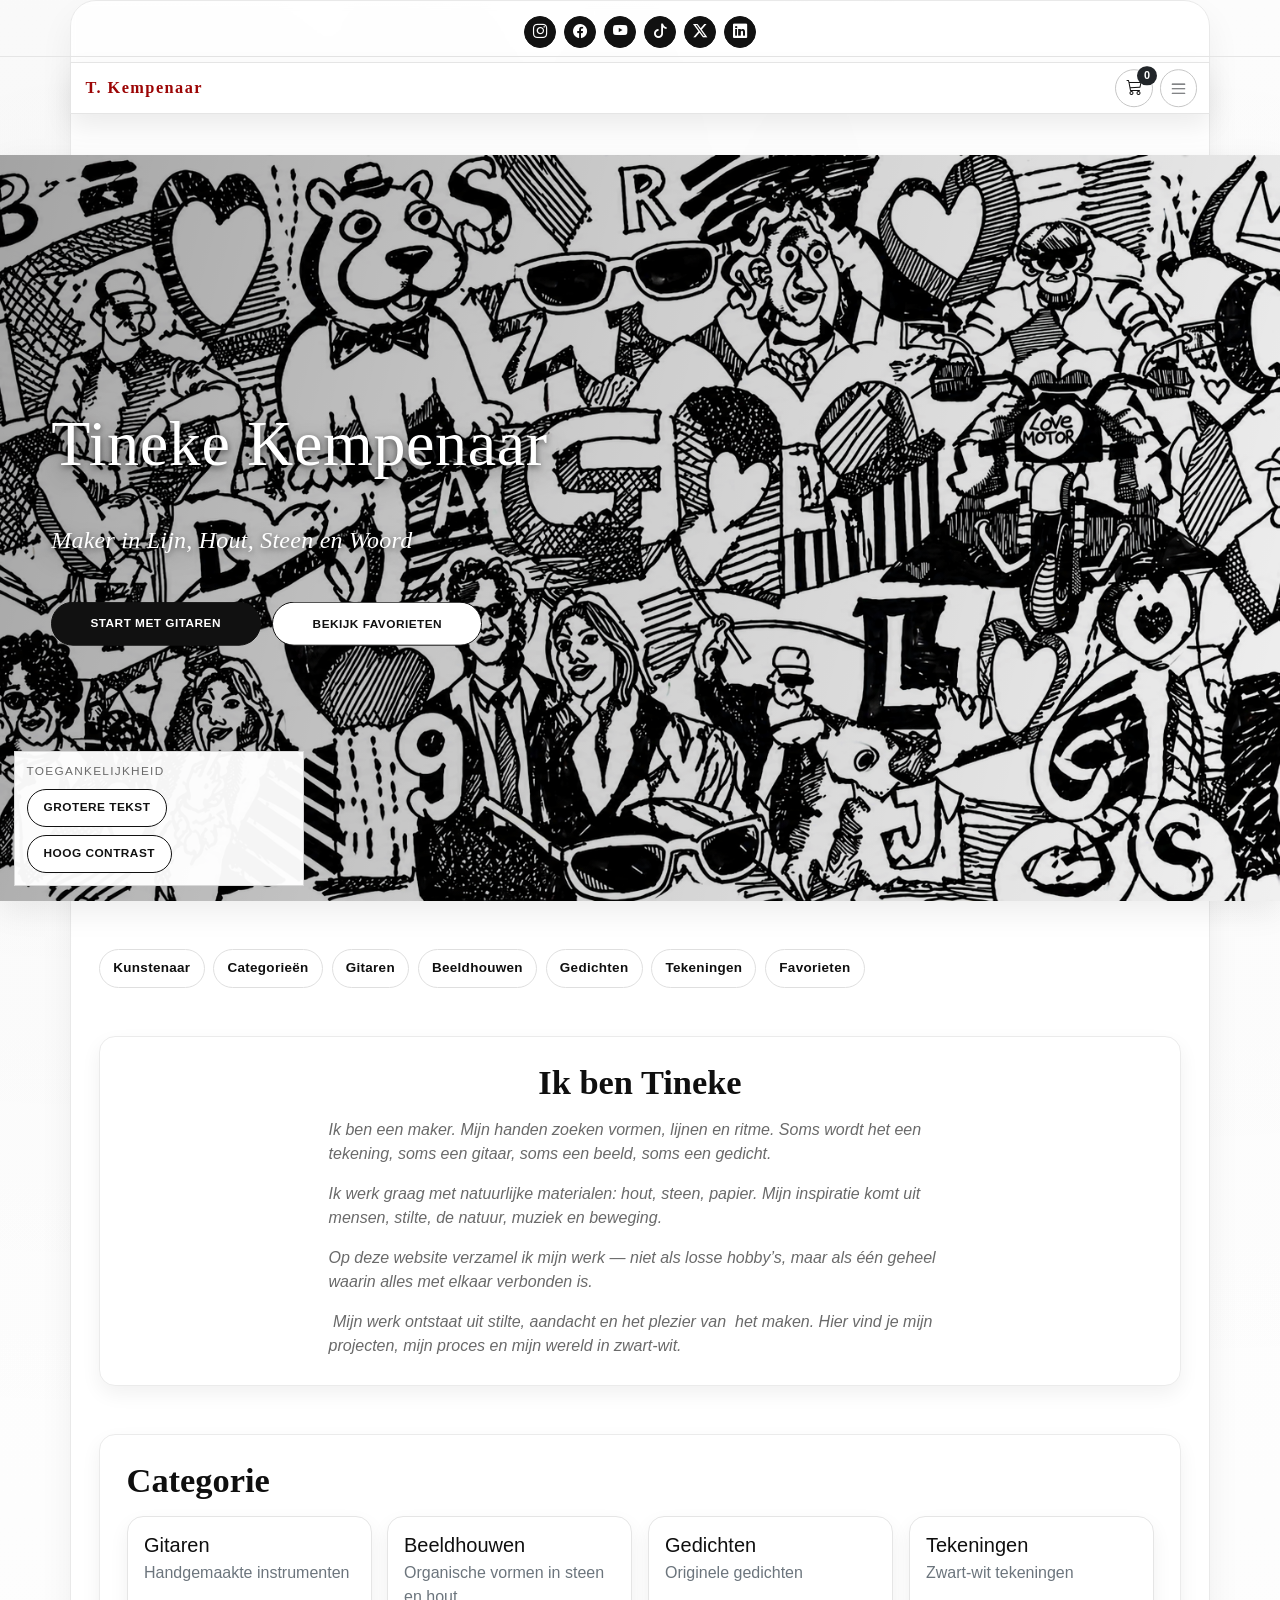
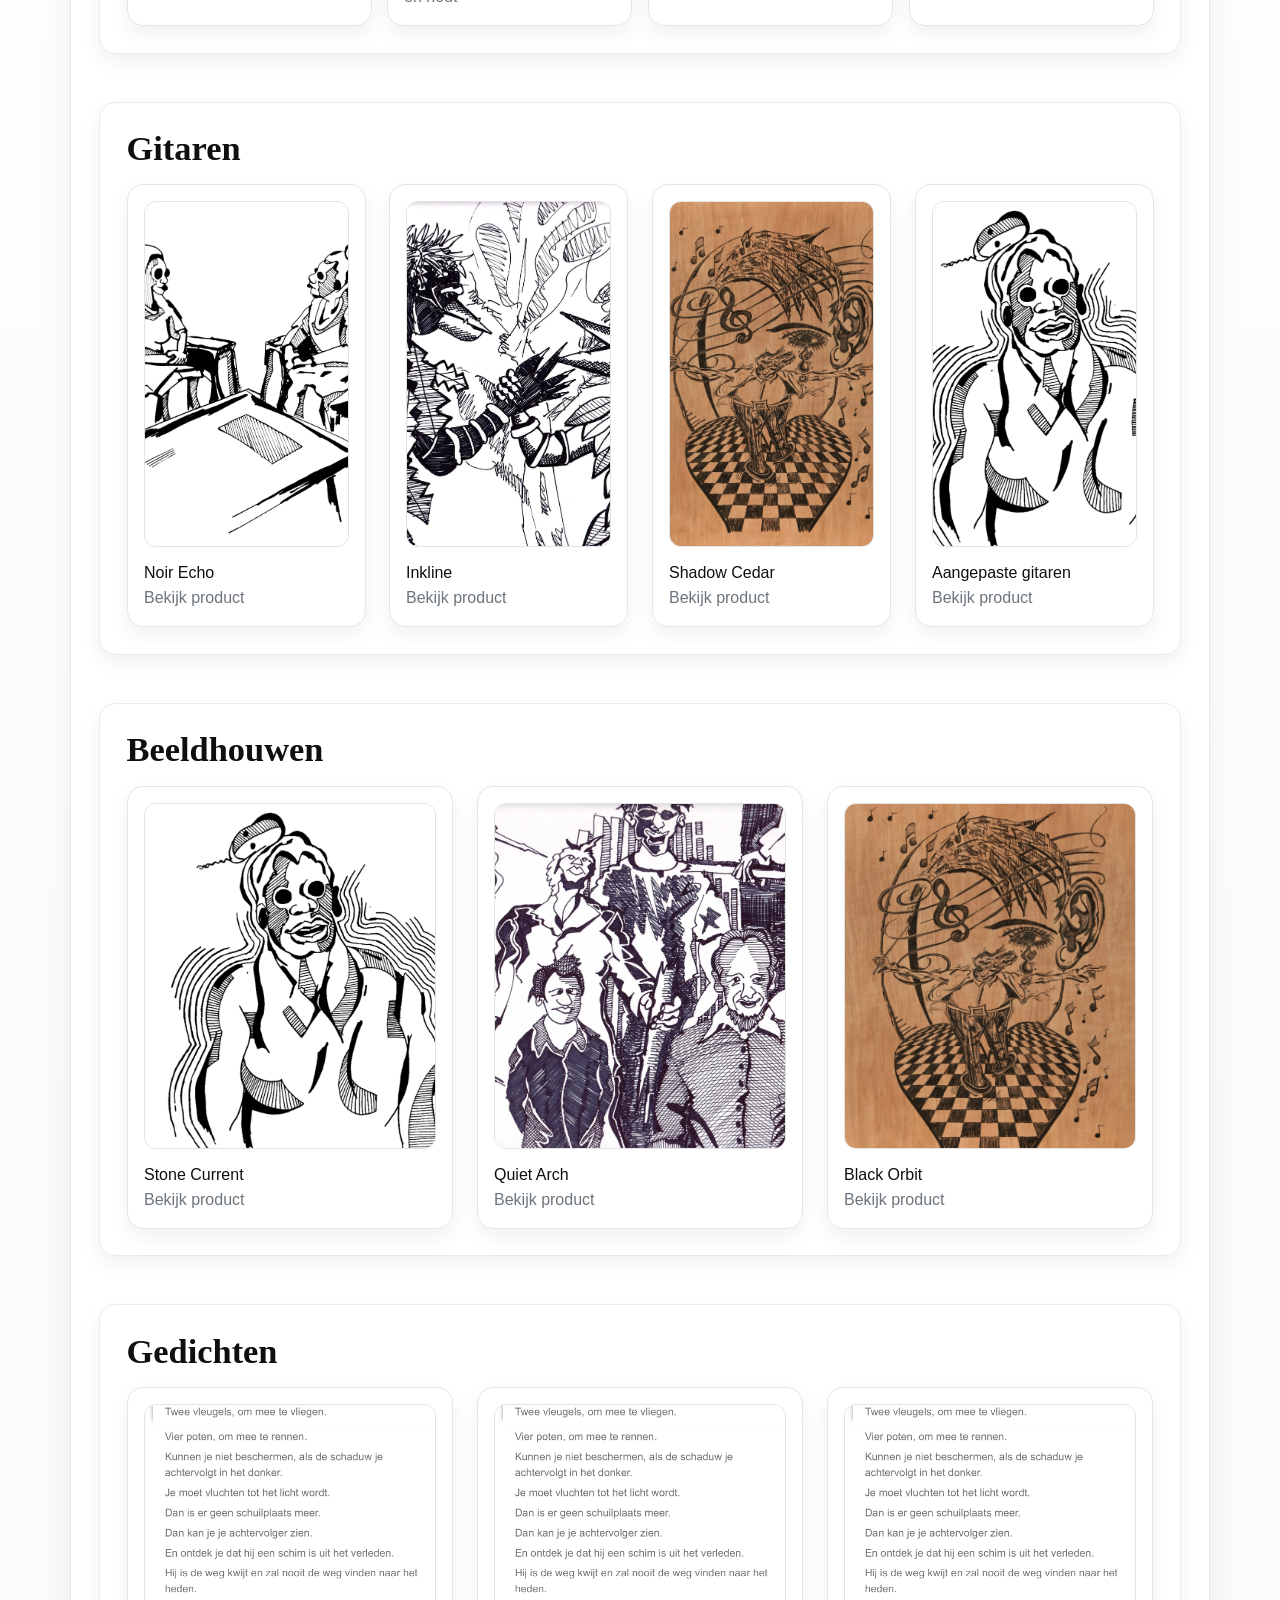
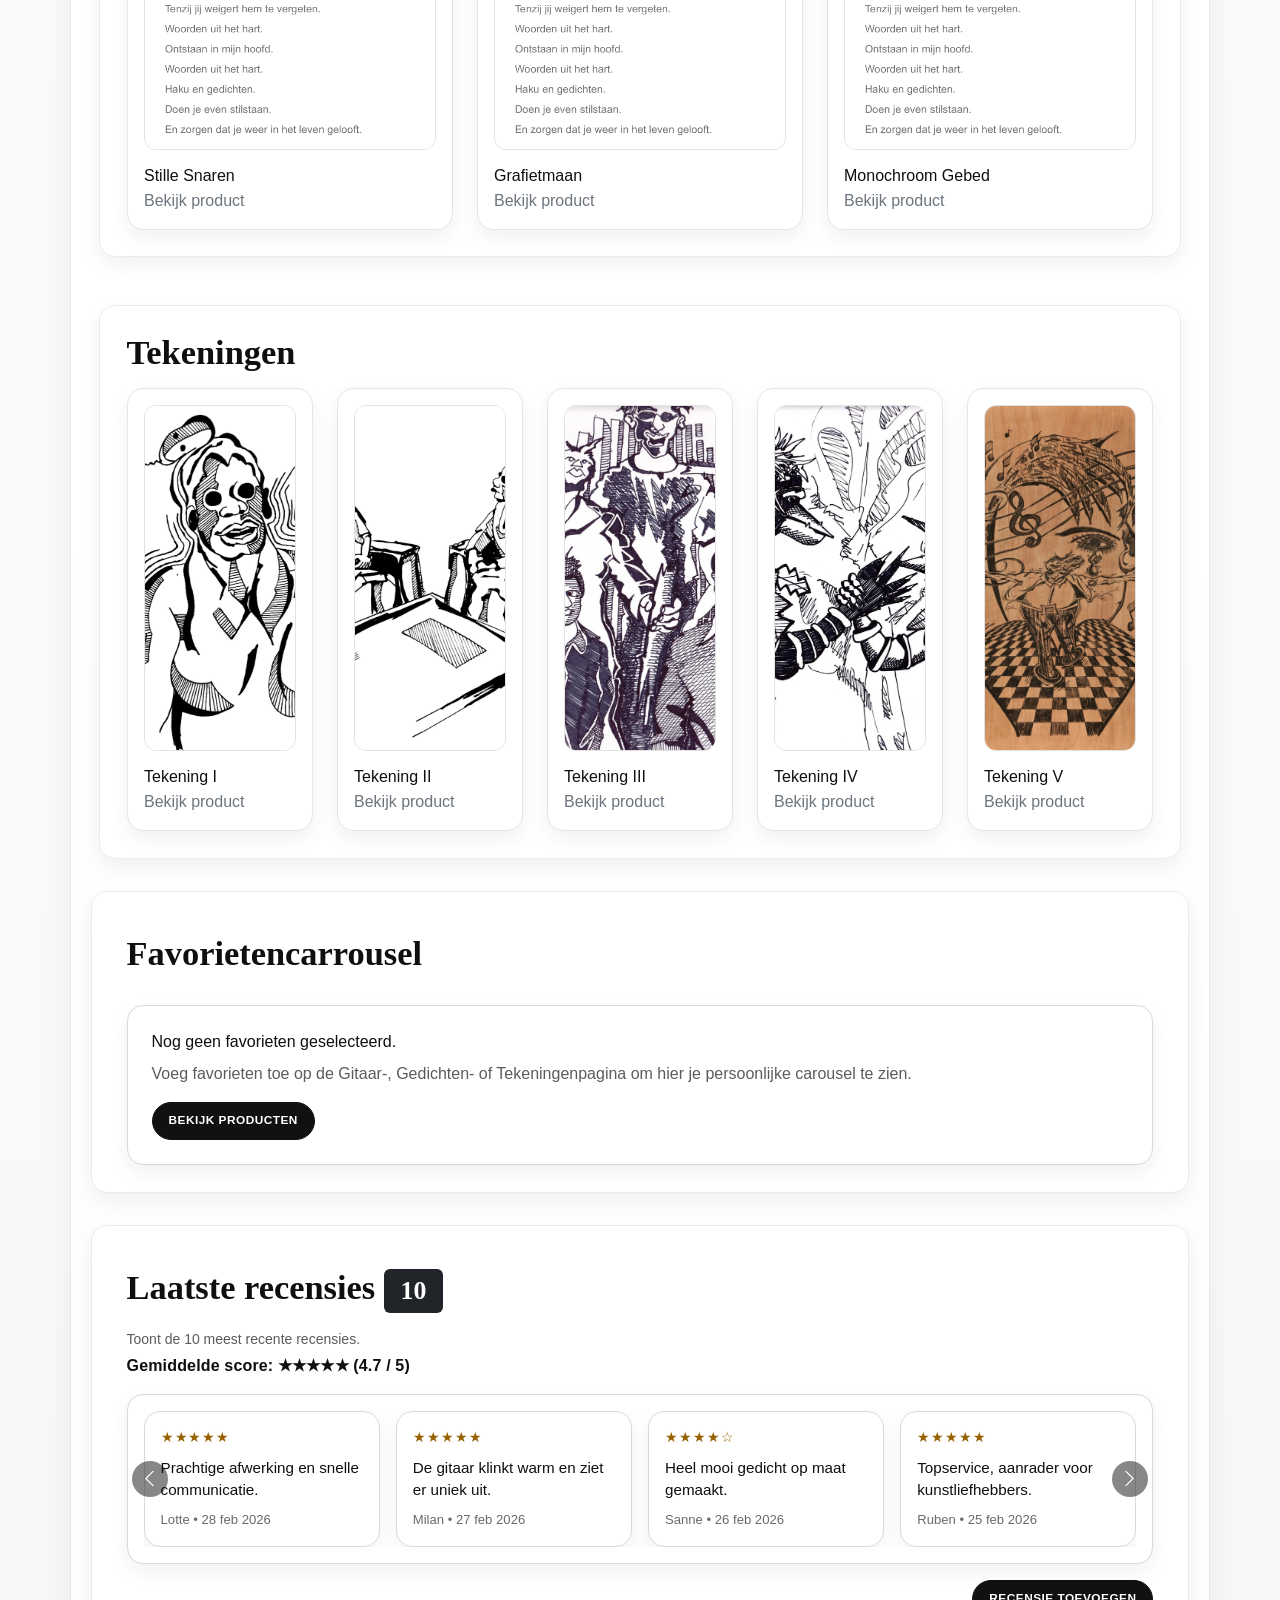
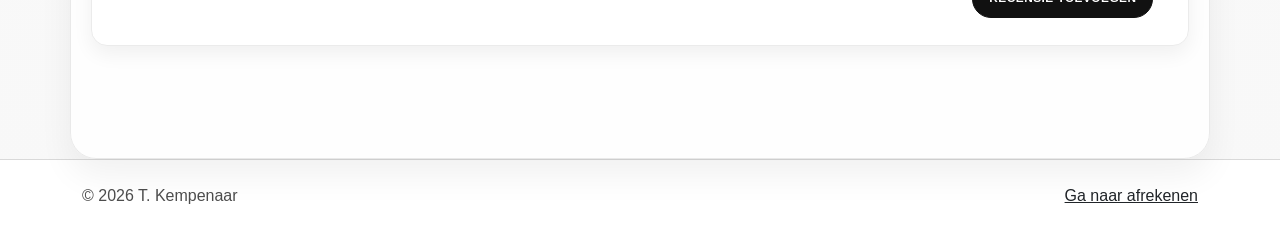
==== commit bd55e3c9: "Add files via upload" ====
--- a/index.html
+++ b/index.html
@@ -12,7 +12,7 @@
   <link href="assets/css/style.css" rel="stylesheet" />
 </head>
 <body>
-  <nav class="navbar navbar-expand-xl fixed-top">
+  <nav class="navbar navbar-expand-xxl fixed-top">
     <div class="container">
       <a class="navbar-brand brand-font" href="index.html">T. Kempenaar</a>
       <button class="navbar-toggler" type="button" data-bs-toggle="collapse" data-bs-target="#mainNav"><span class="navbar-toggler-icon"></span></button>
@@ -36,11 +36,13 @@
   <main id="mainContent" class="container page-shell">
     <section class="hero hero-fullscreen p-4 p-md-5 mb-5">
       <img id="homeHeroImage" class="hero-banner-image" src="jpg/hero-banner.jpg" alt="" aria-hidden="true" />
-      <h1 id="homeHeroTitle" class="mb-2">Tineke Kempenaar</h1>
-      <h2 id="homeHeroSubtitle" class="hero-subtitle h4 my-5">Maker in Lijn, Hout, Steen en Woord</h2>
-      <div class="hero-actions" id="homeHeroActions">
-        <a id="homeHeroPrimaryBtn" class="btn btn-bw" href="guitars.html">Start met gitaren</a>
-        <a id="homeHeroSecondaryBtn" class="btn btn-outline-bw" href="favorites.html">Bekijk favorieten</a>
+      <div class="hero-content">
+        <h1 id="homeHeroTitle" class="mb-2">Tineke Kempenaar</h1>
+        <h2 id="homeHeroSubtitle" class="hero-subtitle h4 my-5">Maker in Lijn, Hout, Steen en Woord</h2>
+        <div class="hero-actions" id="homeHeroActions">
+          <a id="homeHeroPrimaryBtn" class="btn btn-bw" href="guitars.html">Bekijk werk</a>
+          <a id="homeHeroSecondaryBtn" class="btn btn-outline-bw" href="contact.html">Neem contact op</a>
+        </div>
       </div>
     </section>
 
--- a/assets/css/style.css
+++ b/assets/css/style.css
@@ -141,9 +141,10 @@
 
 .navbar .container {
   background: rgba(255, 255, 255, 0.82);
+  -webkit-backdrop-filter: blur(12px);
   backdrop-filter: blur(12px);
   border: 1px solid #e5e5e5;
-  border-radius: 999px;
+  border-radius: 0;
   box-shadow: 0 12px 28px rgba(0, 0, 0, 0.08);
   padding: 0.46rem 0.9rem;
   width: min(1320px, calc(100vw - 2rem));
@@ -173,7 +174,7 @@
     grid-template-columns: 1fr auto 1fr;
     align-items: center;
     min-height: 52px;
-    overflow: hidden;
+    overflow: visible;
   }
 
   .navbar .navbar-brand {
@@ -229,10 +230,23 @@
   display: inline-flex;
   align-items: center;
   justify-content: center;
-  min-width: 2rem;
-  padding-left: 0.45rem;
-  padding-right: 0.45rem;
+  min-width: 2.25rem;
+  min-height: 2.1rem;
+  padding-left: 0.62rem;
+  padding-right: 0.62rem;
   font-size: 1.08rem;
+  border: 1px solid #d9d9d9;
+  border-radius: 999px;
+  background: #ffffff;
+  color: var(--text) !important;
+  transition: background-color 0.2s ease, transform 0.2s ease, box-shadow 0.2s ease;
+}
+
+.nav-icon-link:hover,
+.nav-icon-link:focus-visible {
+  background: #f2f2f2;
+  transform: translateY(-1px);
+  box-shadow: 0 6px 14px rgba(0, 0, 0, 0.1);
 }
 
 .nav-icon-link .badge-counter {
@@ -338,43 +352,166 @@
   overflow: hidden;
   border: 0;
   border-radius: 0;
-  min-height: calc(100vh - var(--page-shell-top-padding) - 1.4rem);
-  min-height: calc(100dvh - var(--page-shell-top-padding) - 1.4rem);
-  min-height: calc(100svh - var(--page-shell-top-padding) - 1.4rem);
+  width: 100vw;
+  margin-left: calc(50% - 50vw);
+  margin-right: calc(50% - 50vw);
+  min-height: calc(100vh - var(--page-shell-top-padding));
+  height: calc(100vh - var(--page-shell-top-padding));
   display: flex;
   flex-direction: column;
   justify-content: center;
+  align-items: flex-start;
+  padding: clamp(1.5rem, 4vw, 4rem) clamp(1.2rem, 4vw, 5rem) !important;
   background-position: center center;
-  background-color: #111111;
+  background-color: #f5f5f5;
+}
+
+@supports (height: 100dvh) {
+  .hero-fullscreen {
+    min-height: calc(100dvh - var(--page-shell-top-padding));
+    height: calc(100dvh - var(--page-shell-top-padding));
+  }
+}
+
+@supports (height: 100svh) {
+  .hero-fullscreen {
+    min-height: calc(100svh - var(--page-shell-top-padding));
+    height: calc(100svh - var(--page-shell-top-padding));
+  }
 }
 
 .hero-banner-image {
   position: absolute;
   inset: 0;
+  display: block;
   width: 100%;
   height: 100%;
+  min-width: 100%;
+  min-height: 100%;
   object-fit: cover;
   object-position: 50% 50%;
+  filter: grayscale(6%) contrast(102%);
   z-index: 0;
+}
+
+@media (max-width: 991.98px) {
+  .hero-fullscreen {
+    min-height: calc(100vh - var(--page-shell-top-padding));
+    height: calc(100vh - var(--page-shell-top-padding));
+  }
+}
+
+@supports (height: 100dvh) {
+  @media (max-width: 991.98px) {
+    .hero-fullscreen {
+      min-height: calc(100dvh - var(--page-shell-top-padding));
+      height: calc(100dvh - var(--page-shell-top-padding));
+    }
+  }
+}
+
+@media (min-width: 1200px) and (max-width: 1399.98px) {
+  .navbar .container {
+    position: relative;
+    padding-right: 6.25rem;
+  }
+
+  .navbar .navbar-collapse {
+    justify-content: flex-start;
+  }
+
+  .navbar .navbar-nav {
+    width: 100%;
+    justify-content: flex-start;
+  }
+
+  .navbar .navbar-toggler {
+    position: absolute;
+    right: 0.72rem;
+    top: 50%;
+    transform: translateY(-50%);
+    z-index: 3;
+    width: 2.35rem;
+    height: 2.35rem;
+    display: inline-flex;
+    align-items: center;
+    justify-content: center;
+  }
+
+  .mobile-cart-shortcut {
+    display: inline-flex !important;
+    align-items: center;
+    justify-content: center;
+    position: absolute;
+    right: calc(0.72rem + 2.35rem + 0.45rem);
+    top: 50%;
+    transform: translateY(-50%);
+    margin-left: 0;
+    z-index: 4;
+    border: 1px solid #c6c6c6;
+    background: transparent;
+    color: #111 !important;
+    border-radius: 999px;
+    width: 2.35rem;
+    height: 2.35rem;
+    padding: 0.26rem 0.58rem;
+    text-decoration: none;
+    box-shadow: none;
+  }
+
+  .mobile-cart-shortcut .bi {
+    font-size: 1rem;
+  }
+
+  .mobile-cart-shortcut .js-cart-count {
+    position: absolute;
+    top: -0.28rem;
+    right: -0.34rem;
+    min-width: 1.18rem;
+    height: 1.18rem;
+    font-size: 0.68rem;
+    display: inline-flex;
+    align-items: center;
+    justify-content: center;
+  }
+
+  .mobile-cart-shortcut.is-menu-open {
+    display: none !important;
+  }
 }
 
 .hero-fullscreen::before {
   content: "";
   position: absolute;
   inset: 0;
-  z-index: 0;
-  background: linear-gradient(120deg, rgba(0, 0, 0, 0.58), rgba(0, 0, 0, 0.42));
-}
-
-.hero-fullscreen > * {
-  position: relative;
   z-index: 1;
+  background: linear-gradient(105deg, rgba(0, 0, 0, 0.36) 0%, rgba(0, 0, 0, 0.2) 45%, rgba(0, 0, 0, 0.06) 100%);
+}
+
+.hero-content {
+  position: absolute;
+  left: clamp(1.2rem, 4vw, 5rem);
+  right: clamp(1.2rem, 4vw, 5rem);
+  top: 50%;
+  transform: translateY(-50%);
+  z-index: 2;
+  max-width: min(92vw, 740px);
 }
 
 .hero-fullscreen h1,
 .hero-fullscreen .hero-subtitle {
   color: #ffffff;
-  text-shadow: 0 4px 18px rgba(0, 0, 0, 0.66);
+  text-shadow:
+    0 2px 6px rgba(0, 0, 0, 0.55),
+    0 8px 24px rgba(0, 0, 0, 0.45);
+  background: transparent;
+  border: 0;
+  padding: 0;
+  display: block;
+}
+
+.hero-fullscreen h1 {
+  animation: hero-fade-up 0.7s ease 0.12s both;
 }
 
 .hero h1 {
@@ -389,12 +526,42 @@
   font-style: italic;
   font-weight: 500;
   letter-spacing: 0.01em;
+  animation: hero-fade-up 0.7s ease 0.24s both;
 }
 
 .hero-actions {
   display: flex;
   gap: 0.7rem;
   flex-wrap: wrap;
+  animation: hero-fade-up 0.7s ease 0.36s both;
+}
+
+.hero-actions .btn-bw,
+.hero-actions .btn-outline-bw {
+  min-width: 210px;
+  min-height: 44px;
+  display: inline-flex;
+  align-items: center;
+  justify-content: center;
+}
+
+@keyframes hero-fade-up {
+  from {
+    opacity: 0;
+    transform: translateY(16px);
+  }
+  to {
+    opacity: 1;
+    transform: translateY(0);
+  }
+}
+
+@media (prefers-reduced-motion: reduce) {
+  .hero-fullscreen h1,
+  .hero-fullscreen .hero-subtitle,
+  .hero-fullscreen .hero-actions {
+    animation: none !important;
+  }
 }
 
 .mono-title {
@@ -529,10 +696,21 @@
   padding-left: clamp(1rem, 2.2vw, 1.8rem);
   padding-right: clamp(1rem, 2.2vw, 1.8rem);
   background: rgba(255, 255, 255, 0.84);
+  -webkit-backdrop-filter: blur(4px);
   backdrop-filter: blur(4px);
   border: 1px solid #e9e9e9;
   border-radius: calc(var(--radius-lg) + 4px);
   box-shadow: 0 16px 34px rgba(0, 0, 0, 0.06);
+}
+
+@supports not ((-webkit-backdrop-filter: blur(1px)) or (backdrop-filter: blur(1px))) {
+  .navbar .container {
+    background: rgba(255, 255, 255, 0.96);
+  }
+
+  .page-shell {
+    background: rgba(255, 255, 255, 0.97);
+  }
 }
 
 .page-shell > section:not(.quick-jump):not(.hero) {
@@ -921,9 +1099,9 @@
   }
 
   .navbar .container {
-    border-radius: 18px;
+    border-radius: 0;
     padding: 0.5rem 0.72rem;
-    overflow: hidden;
+    overflow: visible;
     min-height: 3.3rem;
   }
 
@@ -1024,6 +1202,12 @@
     width: 100%;
   }
 
+  .hero-actions .btn-bw,
+  .hero-actions .btn-outline-bw {
+    width: auto;
+    min-width: 210px;
+  }
+
   .d-flex.gap-2 {
     flex-wrap: wrap;
   }
@@ -1078,11 +1262,11 @@
     color: #111 !important;
     border: 1px solid #d9d9d9;
     border-radius: 999px;
-    min-width: 2.35rem;
-    min-height: 2.35rem;
+    min-width: 2.25rem;
+    min-height: 2.1rem;
     padding-left: 0.62rem;
     padding-right: 0.62rem;
-    box-shadow: 0 10px 18px rgba(0, 0, 0, 0.2);
+    box-shadow: 0 6px 14px rgba(0, 0, 0, 0.1);
   }
 
   .navbar a[href="cart.html"].nav-icon-link .bi,
